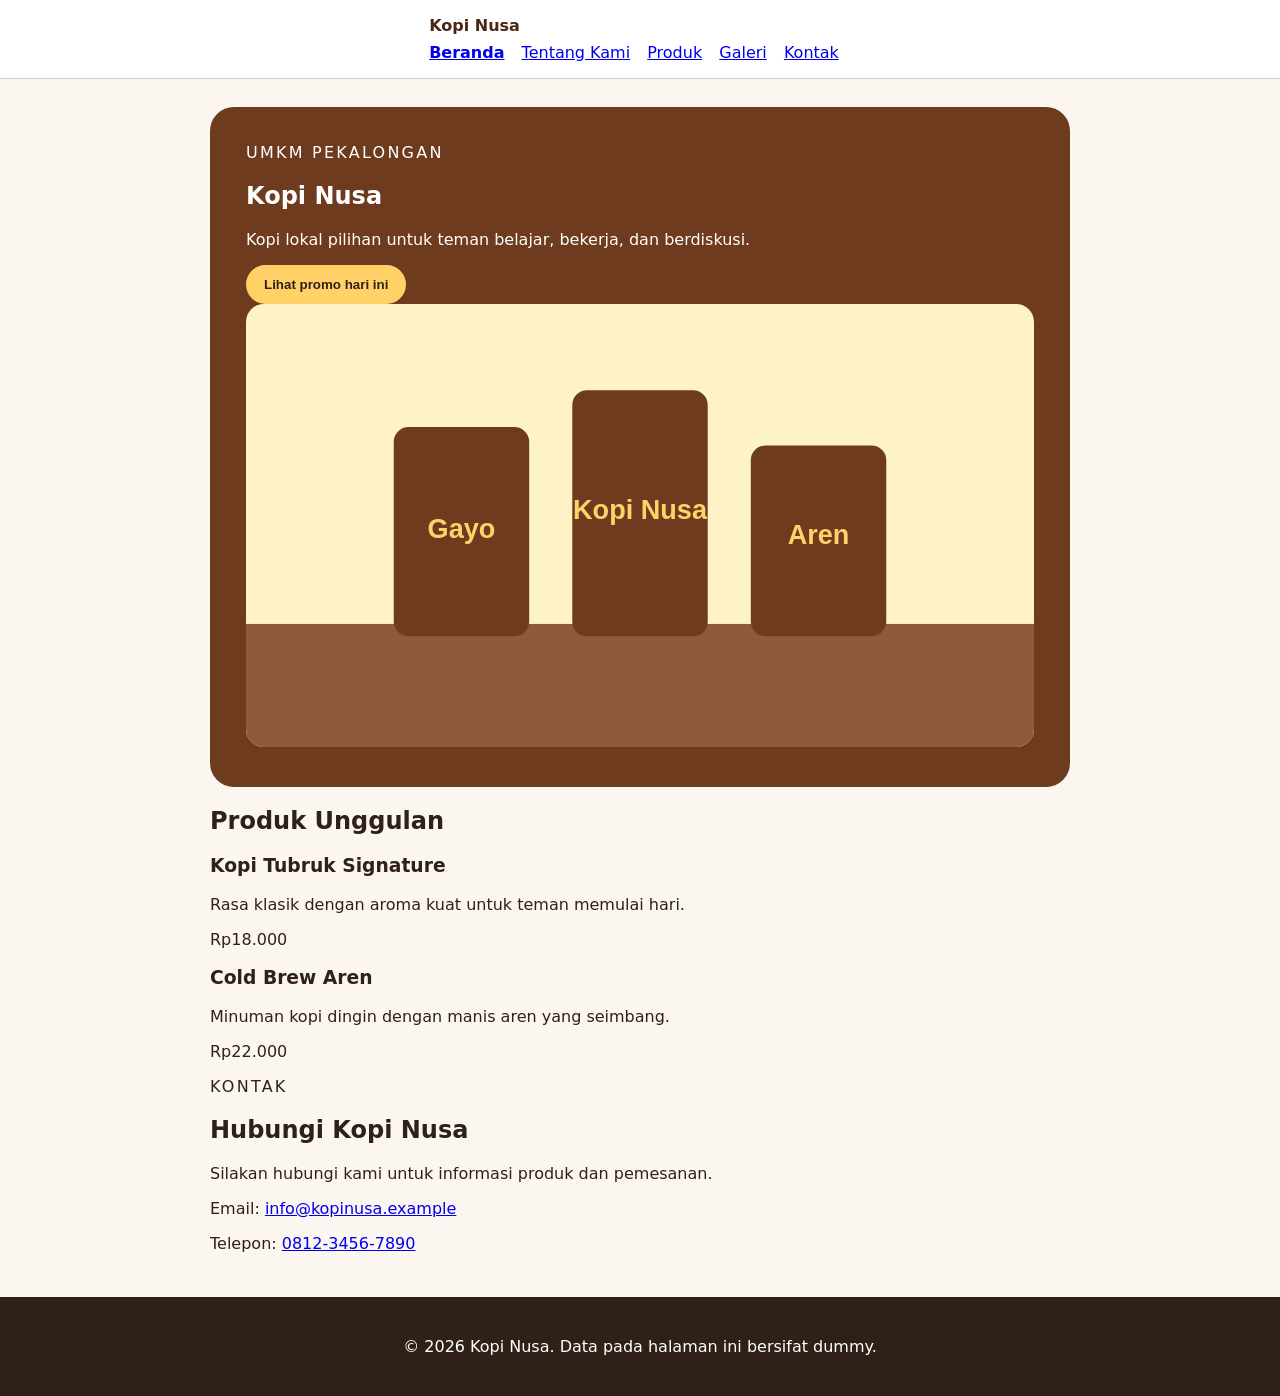
==== index.html @ f8d52ad9 "feat: add P04 contact form" ====
<!DOCTYPE html>
<html lang="en">
<head>
    <head>
        <meta charset="utf-8" />
    <meta name="viewport" content="width=device-width, initial-scale=1" />
    <title>Kopi Nusa - Website UMKM</title>
    <link rel="stylesheet" href="css/style.css" />
  </head>
    </head>
</head>
<body>

  <header class="site-header">
    <nav class="nav" aria-label="Navigasi utama">
      <a class="brand" href="index.html">Kopi Nusa</a>
      <ul>
  <li><a aria-current="page" href="index.html">Beranda</a></li>
  <li><a href="tentang.html">Tentang Kami</a></li>
  <li><a href="produk.html">Produk</a></li>
  <li><a href="galeri.html">Galeri</a></li>
  <li><a href="kontak.html">Kontak</a></li>
      </ul>
    </nav>
  </header>

  <main id="konten" class="page">

      <section class="hero" aria-labelledby="hero-title">
  <p class="eyebrow">UMKM Pekalongan</p>
  <h1 id="hero-title">Kopi Nusa</h1>
  <p>Kopi lokal pilihan untuk teman belajar, bekerja, dan berdiskusi.</p>
  <button id="promoButton" type="button">Lihat promo hari ini</button>
  <img src="assets/images/etalase-kopi.svg" alt="Etalase Kopi Nusa berisi kemasan kopi lokal" />
      </section>

      <section aria-labelledby="produk-title">
        <h2 id="produk-title">Produk Unggulan</h2>
        <div class="product-list">
  <article class="product-card">
    <h3>Kopi Tubruk Signature</h3>
    <p>Rasa klasik dengan aroma kuat untuk teman memulai hari.</p>
    <p class="price">Rp18.000</p>
  </article>
  <article class="product-card">
    <h3>Cold Brew Aren</h3>
    <p>Minuman kopi dingin dengan manis aren yang seimbang.</p>
    <p class="price">Rp22.000</p>
  </article>
  </div>
  <section id="kontak" class="contact" aria-labelledby="kontak-title">
  <p class="eyebrow">Kontak</p>
  <h2 id="kontak-title">Hubungi Kopi Nusa</h2>
  <p>Silakan hubungi kami untuk informasi produk dan pemesanan.</p>

  <p>
    Email:
    <a href="mailto:info@kopinusa.example">info@kopinusa.example</a>
  </p>

  <p>
    Telepon:
    <a href="tel:+6281234567890">0812-3456-7890</a>
  </p>
</section>
      </section>
    </main>
    <footer class="site-footer">
  <p>&copy; 2026 Kopi Nusa. Data pada halaman ini bersifat dummy.</p>
</footer>
<script src="js/script.js"></script>
    <script src="js/script.js"></script>
    
</body>
</html>
---- css/style.css ----
body {
  margin: 0;
  color: #2f2118;
  background: #f6f0e8;
  font-family: Arial, sans-serif;
}

.page {
  max-width: 920px;
  margin: 0 auto;
  padding: 32px 20px;
}

.site-header {
  position: sticky;
  top: 0;
  display: flex;
  justify-content: space-between;
  gap: 16px;
  align-items: center;
  padding: 16px 24px;
  background: white;
  border-bottom: 1px solid #ead8c3;
}

.brand {
  color: #4b2e21;
  font-weight: 800;
  text-decoration: none;
}

.hero {
  padding: 36px;
  color: white;
  background: #6f3b1f;
  border-radius: 24px;
}

.eyebrow {
  margin: 0 0 8px;
  letter-spacing: 0.14em;
  text-transform: uppercase;
}

.products {
  padding-left: 1.2rem;
}

button {
  padding: 12px 18px;
  color: #2f2118;
  font-weight: 700;
  cursor: pointer;
  background: #ffd166;
  border: 0;
  border-radius: 999px;
  
}
skip-link { position: absolute; left: -9999px; padding: 8px 12px; color: white; background: #2f2118; }
.skip-link:focus { top: 8px; left: 8px; }
.site-header { padding: 16px 20px; background: white; border-bottom: 1px solid #dccbbc; }
.nav { max-width: 920px; margin: 0 auto; }
.brand { display: inline-block; margin-bottom: 8px; color: #4b2715; font-weight: 800; text-decoration: none; }
.nav ul { padding: 0; margin: 0; list-style: none; }
.nav li { display: inline-block; margin-right: 12px; }
.nav a[aria-current="page"] { font-weight: 800; }
a:focus-visible,
button:focus-visible { outline: 3px solid #2563eb; outline-offset: 3px; }
.site-footer { padding: 24px 20px; color: white; text-align: center; background: #2f2118; }
img {
  max-width: 100%;
  height: auto;
}
table {
  width: 100%;
  border-collapse: collapse;
  margin-top: 20px;
}

th,
td {
  padding: 10px;
  border: 1px solid #dccbbc;
  text-align: left;
}

caption {
  margin-bottom: 10px;
  font-weight: 700;
}
body {
  margin: 0;
  background: #fbf7f0;
  color: #2f2118;
  font-family: system-ui, -apple-system, BlinkMacSystemFont, "Segoe UI", sans-serif;
}

.page {
  max-width: 860px;
  margin: 0 auto;
  padding: 28px 20px;
}

img {
  max-width: 100%;
  height: auto;
  border-radius: 18px;
}

figure {
  margin: 0 0 24px;
}

figcaption {
  margin-top: 8px;
  color: #6b5b51;
}

table {
  width: 100%;
  border-collapse: collapse;
  background: white;
}

caption {
  text-align: left;
  font-weight: 700;
  margin-bottom: 8px;
}

th,
td {
  border: 1px solid #ead8c3;
  padding: 10px;
  text-align: left;
}

thead {
  background: #f1e3d3;
  body { font-family: system-ui, sans-serif; padding: 1rem; }
img { max-width: 100%; height: auto; }
table { width: 100%; border-collapse: collapse; }
th, td { padding: .6rem; border: 1px solid #777; text-align: left; }
}
img { max-width: 100%; height: auto; }
figure { margin: 0 0 24px; }
figcaption { margin-top: 8px; color: #6b5b52; }
table { width: 100%; border-collapse: collapse; }
caption { margin-bottom: 8px; font-weight: 700; text-align: left; }
th,
td { padding: 10px; text-align: left; border: 1px solid #dccbbc; }

/* P04 - Contact Form */

#form-kontak {
  max-width: 650px;
  margin: 24px 0;
}

#form-kontak .field {
  display: flex;
  flex-direction: column;
  gap: 8px;
  margin-bottom: 18px;
}

#form-kontak input:not([type="radio"]),
#form-kontak select,
#form-kontak textarea {
  box-sizing: border-box;
  width: 100%;
  padding: 10px;
  border: 1px solid #a89585;
  border-radius: 6px;
  font: inherit;
}

#form-kontak fieldset {
  margin: 0 0 18px;
  padding: 14px;
  border: 1px solid #a89585;
  border-radius: 6px;
}

#form-kontak fieldset label {
  display: block;
  margin: 10px 0;
}

#form-kontak input:focus,
#form-kontak select:focus,
#form-kontak textarea:focus,
#form-kontak button:focus-visible {
  outline: 3px solid #2563eb;
  outline-offset: 3px;
}

#form-kontak button {
  padding: 10px 16px;
  margin: 4px 8px 4px 0;
  border: none;
  border-radius: 6px;
  cursor: pointer;
  font: inherit;
}

#form-kontak .secondary-button {
  background: #e8ddd2;
  color: #2f2118;
}

#preview {
  max-width: 100%;
  padding: 16px;
  overflow-wrap: anywhere;
  white-space: pre-wrap;
  background: #f1e3d3;
  border-radius: 6px;
}
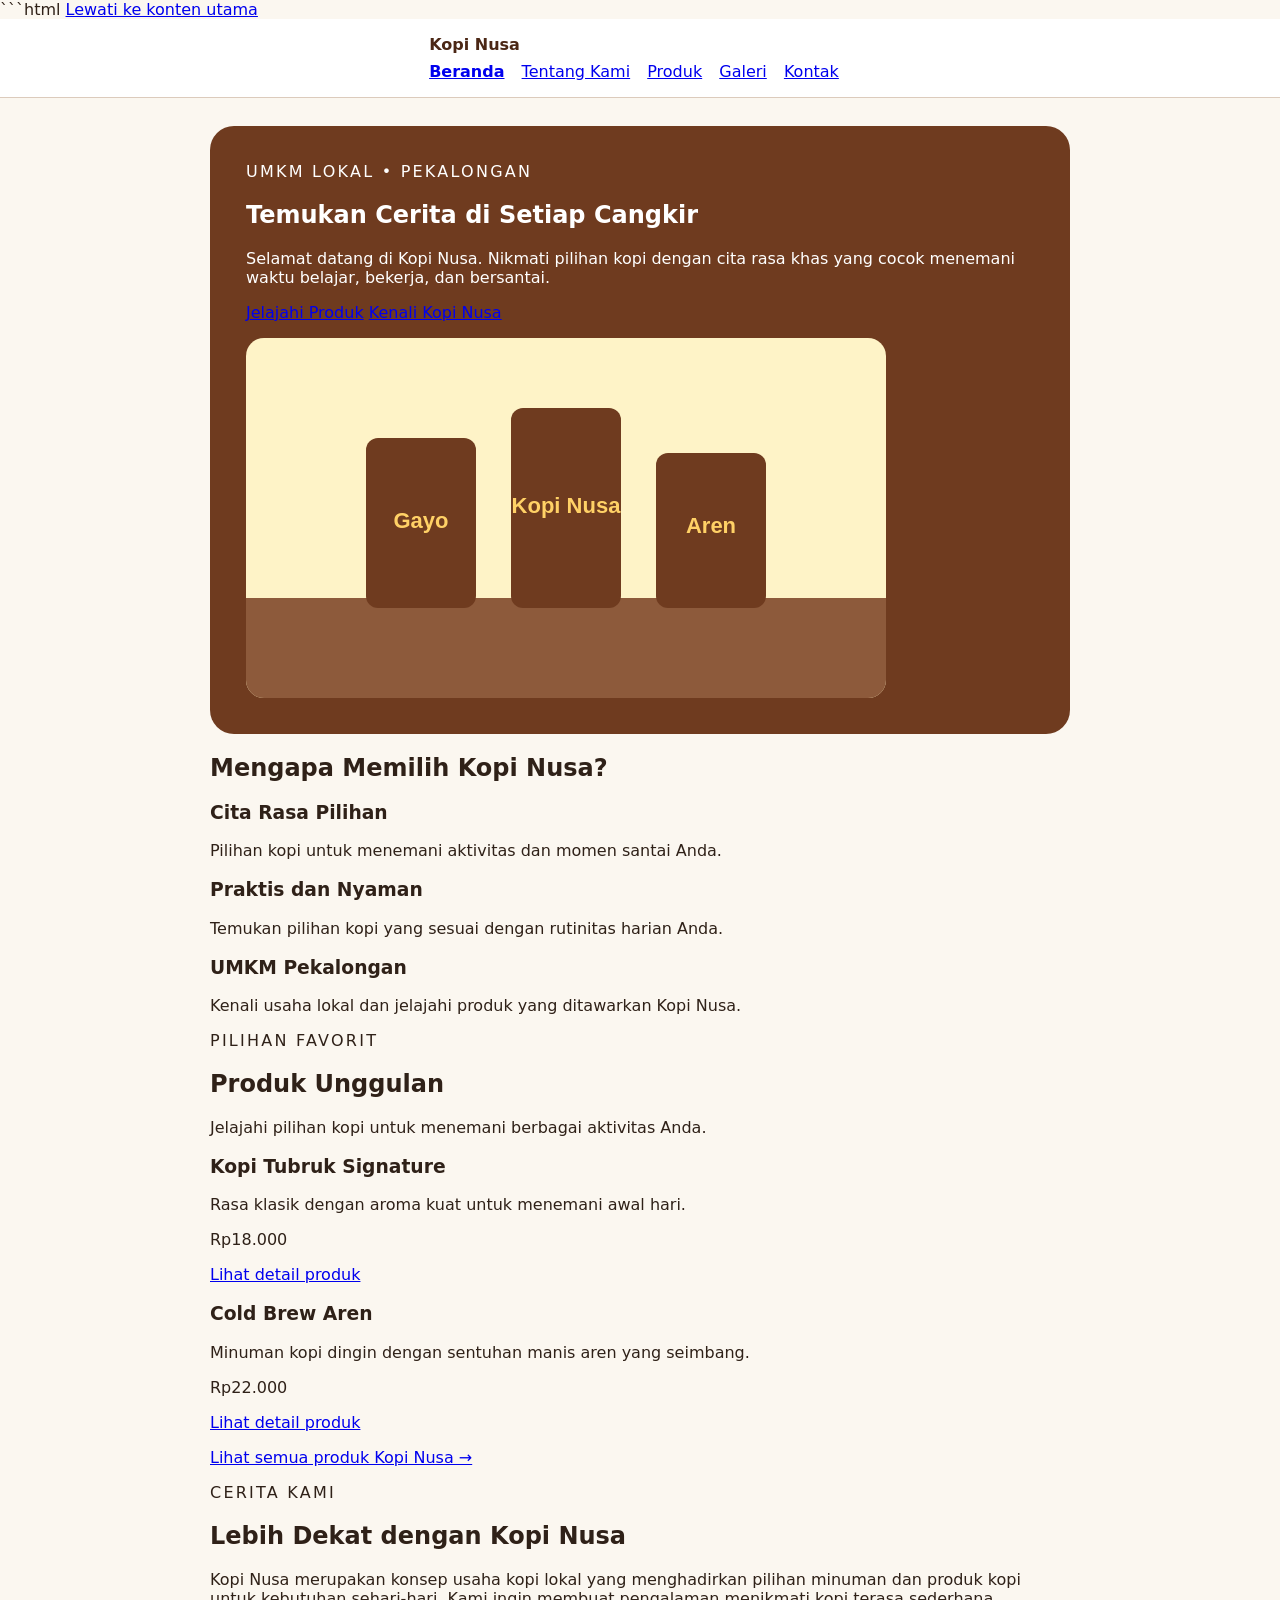
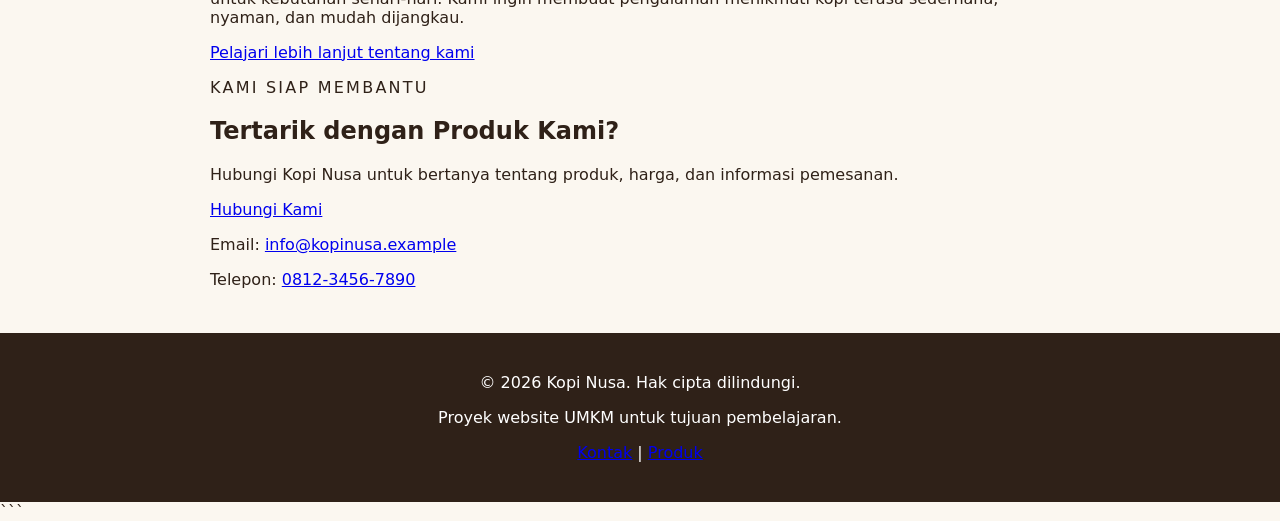
==== commit a9073a8d: "Improve Kopi Nusa homepage" ====
--- a/index.html
+++ b/index.html
@@ -1,75 +1,188 @@
+```html
 <!DOCTYPE html>
-<html lang="en">
+<html lang="id">
 <head>
-    <head>
-        <meta charset="utf-8" />
-    <meta name="viewport" content="width=device-width, initial-scale=1" />
-    <title>Kopi Nusa - Website UMKM</title>
-    <link rel="stylesheet" href="css/style.css" />
-  </head>
-    </head>
+  <meta charset="utf-8">
+  <meta name="viewport" content="width=device-width, initial-scale=1">
+
+  <meta
+    name="description"
+    content="Kopi Nusa, pilihan kopi lokal untuk menemani belajar, bekerja, dan menikmati waktu santai di Pekalongan."
+  >
+  <meta name="theme-color" content="#245c4f">
+
+  <title>Kopi Nusa | Kopi Lokal Pilihan Pekalongan</title>
+
+  <link rel="stylesheet" href="css/style.css">
 </head>
+
 <body>
+  <a class="skip-link" href="#konten">Lewati ke konten utama</a>
 
   <header class="site-header">
     <nav class="nav" aria-label="Navigasi utama">
-      <a class="brand" href="index.html">Kopi Nusa</a>
+      <a class="brand" href="index.html" aria-label="Kopi Nusa, Beranda">
+        Kopi Nusa
+      </a>
+
       <ul>
-  <li><a aria-current="page" href="index.html">Beranda</a></li>
-  <li><a href="tentang.html">Tentang Kami</a></li>
-  <li><a href="produk.html">Produk</a></li>
-  <li><a href="galeri.html">Galeri</a></li>
-  <li><a href="kontak.html">Kontak</a></li>
+        <li><a aria-current="page" href="index.html">Beranda</a></li>
+        <li><a href="tentang.html">Tentang Kami</a></li>
+        <li><a href="produk.html">Produk</a></li>
+        <li><a href="galeri.html">Galeri</a></li>
+        <li><a href="kontak.html">Kontak</a></li>
       </ul>
     </nav>
   </header>
 
   <main id="konten" class="page">
 
-      <section class="hero" aria-labelledby="hero-title">
-  <p class="eyebrow">UMKM Pekalongan</p>
-  <h1 id="hero-title">Kopi Nusa</h1>
-  <p>Kopi lokal pilihan untuk teman belajar, bekerja, dan berdiskusi.</p>
-  <button id="promoButton" type="button">Lihat promo hari ini</button>
-  <img src="assets/images/etalase-kopi.svg" alt="Etalase Kopi Nusa berisi kemasan kopi lokal" />
-      </section>
+    <!-- Hero section -->
+    <section class="hero" aria-labelledby="hero-title">
+      <p class="eyebrow">UMKM Lokal • Pekalongan</p>
 
-      <section aria-labelledby="produk-title">
-        <h2 id="produk-title">Produk Unggulan</h2>
-        <div class="product-list">
-  <article class="product-card">
-    <h3>Kopi Tubruk Signature</h3>
-    <p>Rasa klasik dengan aroma kuat untuk teman memulai hari.</p>
-    <p class="price">Rp18.000</p>
-  </article>
-  <article class="product-card">
-    <h3>Cold Brew Aren</h3>
-    <p>Minuman kopi dingin dengan manis aren yang seimbang.</p>
-    <p class="price">Rp22.000</p>
-  </article>
-  </div>
-  <section id="kontak" class="contact" aria-labelledby="kontak-title">
-  <p class="eyebrow">Kontak</p>
-  <h2 id="kontak-title">Hubungi Kopi Nusa</h2>
-  <p>Silakan hubungi kami untuk informasi produk dan pemesanan.</p>
+      <h1 id="hero-title">Temukan Cerita di Setiap Cangkir</h1>
 
-  <p>
-    Email:
-    <a href="mailto:info@kopinusa.example">info@kopinusa.example</a>
-  </p>
+      <p>
+        Selamat datang di Kopi Nusa. Nikmati pilihan kopi dengan cita rasa
+        khas yang cocok menemani waktu belajar, bekerja, dan bersantai.
+      </p>
 
-  <p>
-    Telepon:
-    <a href="tel:+6281234567890">0812-3456-7890</a>
-  </p>
-</section>
-      </section>
-    </main>
-    <footer class="site-footer">
-  <p>&copy; 2026 Kopi Nusa. Data pada halaman ini bersifat dummy.</p>
-</footer>
-<script src="js/script.js"></script>
-    <script src="js/script.js"></script>
-    
+      <p>
+        <a class="button" href="produk.html">Jelajahi Produk</a>
+        <a class="button secondary-button" href="tentang.html">
+          Kenali Kopi Nusa
+        </a>
+      </p>
+
+      <img
+        src="assets/images/etalase-kopi.svg"
+        alt="Etalase Kopi Nusa yang menampilkan kemasan kopi lokal"
+        width="640"
+        height="400"
+        fetchpriority="high"
+      >
+    </section>
+
+    <!-- Brand highlights -->
+    <section aria-labelledby="keunggulan-title">
+      <h2 id="keunggulan-title">Mengapa Memilih Kopi Nusa?</h2>
+
+      <div class="product-list">
+        <article class="product-card">
+          <h3>Cita Rasa Pilihan</h3>
+          <p>
+            Pilihan kopi untuk menemani aktivitas dan momen santai Anda.
+          </p>
+        </article>
+
+        <article class="product-card">
+          <h3>Praktis dan Nyaman</h3>
+          <p>
+            Temukan pilihan kopi yang sesuai dengan rutinitas harian Anda.
+          </p>
+        </article>
+
+        <article class="product-card">
+          <h3>UMKM Pekalongan</h3>
+          <p>
+            Kenali usaha lokal dan jelajahi produk yang ditawarkan Kopi Nusa.
+          </p>
+        </article>
+      </div>
+    </section>
+
+    <!-- Featured products -->
+    <section aria-labelledby="produk-title">
+      <p class="eyebrow">Pilihan Favorit</p>
+      <h2 id="produk-title">Produk Unggulan</h2>
+
+      <p>
+        Jelajahi pilihan kopi untuk menemani berbagai aktivitas Anda.
+      </p>
+
+      <div class="product-list">
+        <article class="product-card">
+          <h3>Kopi Tubruk Signature</h3>
+          <p>
+            Rasa klasik dengan aroma kuat untuk menemani awal hari.
+          </p>
+          <p class="price">Rp18.000</p>
+          <p>
+            <a href="produk.html">Lihat detail produk</a>
+          </p>
+        </article>
+
+        <article class="product-card">
+          <h3>Cold Brew Aren</h3>
+          <p>
+            Minuman kopi dingin dengan sentuhan manis aren yang seimbang.
+          </p>
+          <p class="price">Rp22.000</p>
+          <p>
+            <a href="produk.html">Lihat detail produk</a>
+          </p>
+        </article>
+      </div>
+
+      <p>
+        <a href="produk.html">Lihat semua produk Kopi Nusa &rarr;</a>
+      </p>
+    </section>
+
+    <!-- Business introduction -->
+    <section aria-labelledby="tentang-title">
+      <p class="eyebrow">Cerita Kami</p>
+      <h2 id="tentang-title">Lebih Dekat dengan Kopi Nusa</h2>
+
+      <p>
+        Kopi Nusa merupakan konsep usaha kopi lokal yang menghadirkan
+        pilihan minuman dan produk kopi untuk kebutuhan sehari-hari.
+        Kami ingin membuat pengalaman menikmati kopi terasa sederhana,
+        nyaman, dan mudah dijangkau.
+      </p>
+
+      <p>
+        <a href="tentang.html">Pelajari lebih lanjut tentang kami</a>
+      </p>
+    </section>
+
+    <!-- Contact call-to-action -->
+    <section class="contact" aria-labelledby="kontak-title">
+      <p class="eyebrow">Kami Siap Membantu</p>
+      <h2 id="kontak-title">Tertarik dengan Produk Kami?</h2>
+
+      <p>
+        Hubungi Kopi Nusa untuk bertanya tentang produk, harga,
+        dan informasi pemesanan.
+      </p>
+
+      <p>
+        <a class="button" href="kontak.html">Hubungi Kami</a>
+      </p>
+
+      <p>
+        Email:
+        <a href="mailto:info@kopinusa.example">
+          info@kopinusa.example
+        </a>
+      </p>
+
+      <p>
+        Telepon:
+        <a href="tel:+6281234567890">0812-3456-7890</a>
+      </p>
+    </section>
+
+  </main>
+
+  <footer class="site-footer">
+    <p>&copy; 2026 Kopi Nusa. Hak cipta dilindungi.</p>
+    <p>Proyek website UMKM untuk tujuan pembelajaran.</p>
+    <p><a href="kontak.html">Kontak</a> | <a href="produk.html">Produk</a></p>
+  </footer>
+
+  <script src="js/script.js"></script>
 </body>
-</html>+</html>
+```
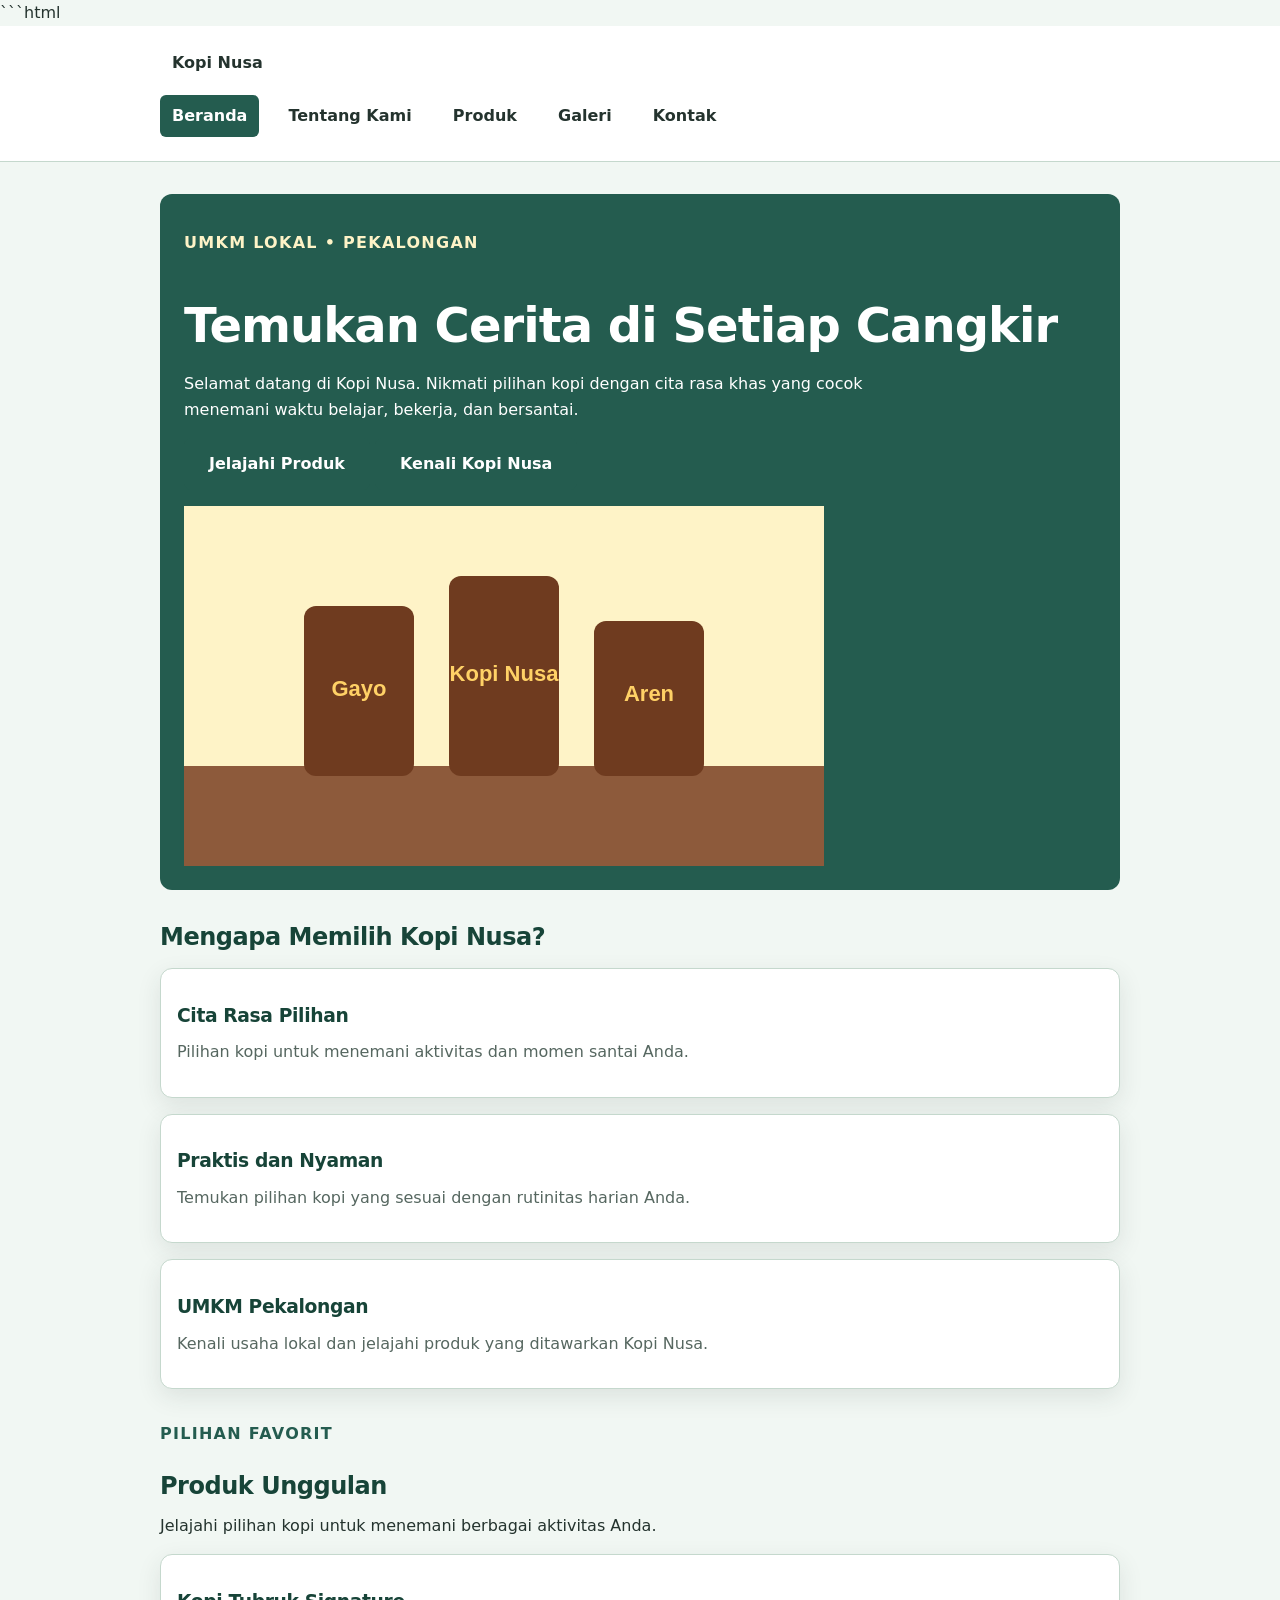
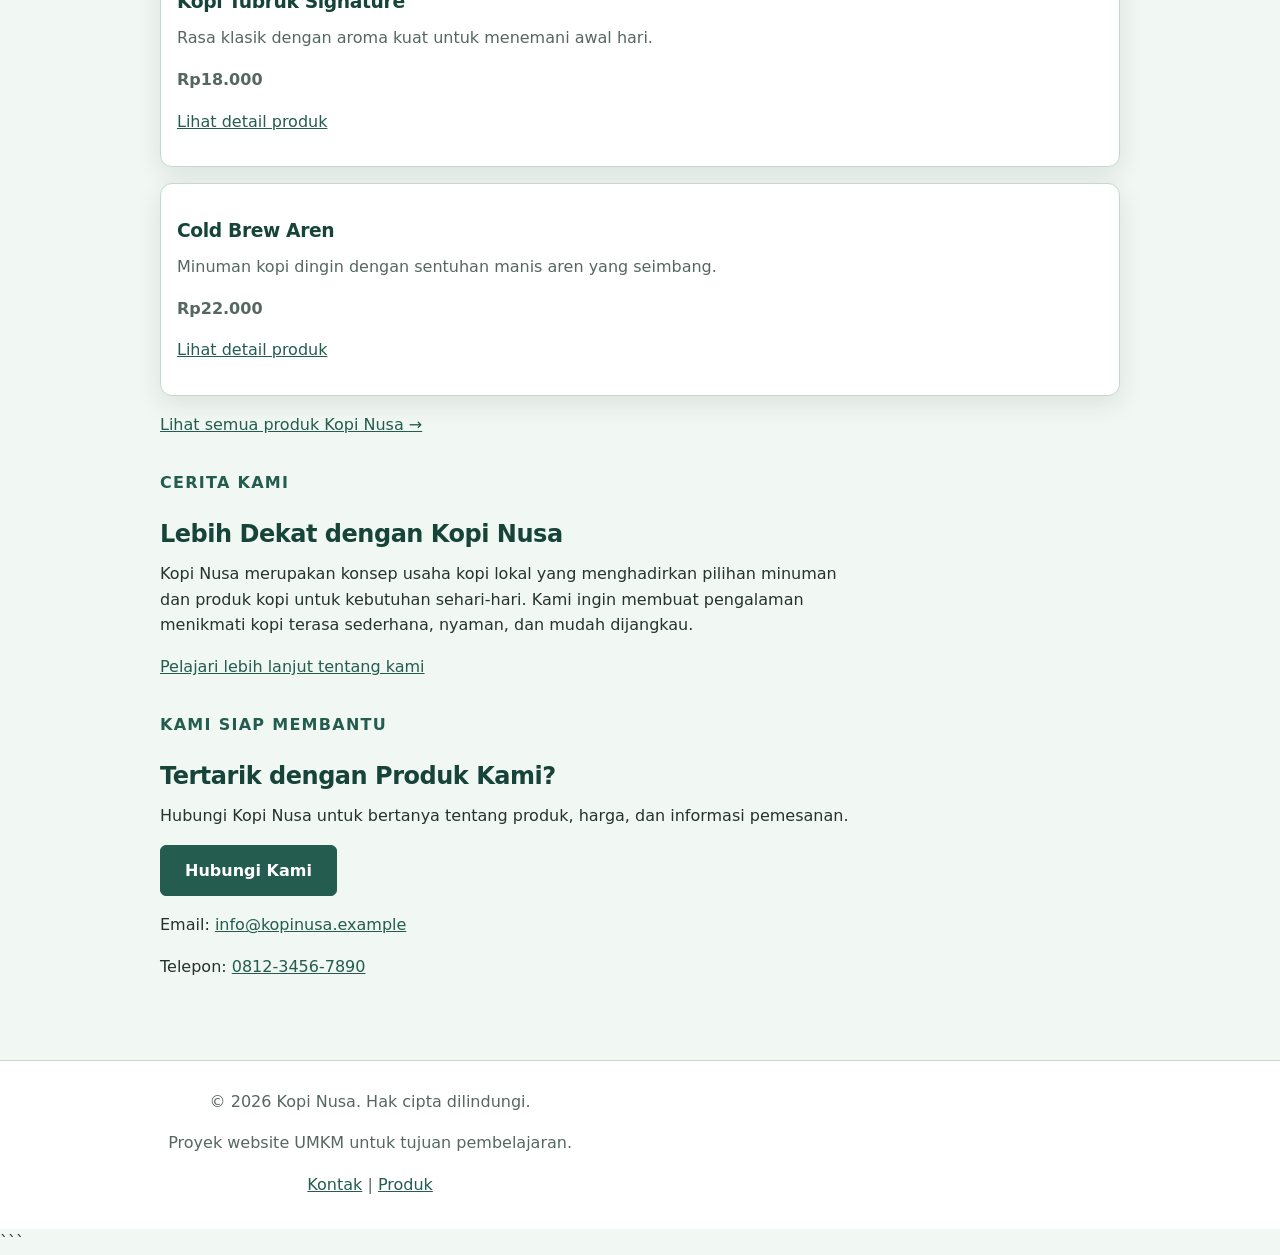
==== commit ca159adc: "P05: Complete website improvements" ====
--- a/index.html
+++ b/index.html
@@ -2,6 +2,7 @@
 <!DOCTYPE html>
 <html lang="id">
 <head>
+  
   <meta charset="utf-8">
   <meta name="viewport" content="width=device-width, initial-scale=1">
 
--- a/css/style.css
+++ b/css/style.css
@@ -1,220 +1,400 @@
+
+
+:root {
+  /* P05: Color design tokens */
+  --color-primary: #245c4f;
+  --color-primary-strong: #174438;
+  --color-text: #24332e;
+  --color-muted: #566760;
+  --color-surface: #ffffff;
+  --color-surface-soft: #f1f7f3;
+  --color-border: #c5d8cd;
+  --color-focus: #174ea6;
+  --color-highlight: #fef3c7;
+  --color-highlight-hover: #fde68a;
+  --color-button-secondary: #e8ddd2;
+
+  /* P05: Spacing tokens */
+  --space-1: 0.5rem;
+  --space-2: 0.75rem;
+  --space-3: 1rem;
+  --space-4: 1.5rem;
+  --space-5: 2rem;
+
+  /* P05: Shape and shadow tokens */
+  --radius-sm: 0.375rem;
+  --radius-md: 0.75rem;
+  --shadow-card: 0 0.5rem 1.5rem rgb(36 51 46 / 0.1);
+}
+
+/* 1. Basic styles */
+*,
+*::before,
+*::after {
+  box-sizing: border-box;
+}
+
+html {
+  color-scheme: light;
+}
+
 body {
   margin: 0;
-  color: #2f2118;
-  background: #f6f0e8;
-  font-family: Arial, sans-serif;
-}
-
-.page {
-  max-width: 920px;
-  margin: 0 auto;
-  padding: 32px 20px;
-}
-
-.site-header {
-  position: sticky;
-  top: 0;
-  display: flex;
-  justify-content: space-between;
-  gap: 16px;
-  align-items: center;
-  padding: 16px 24px;
-  background: white;
-  border-bottom: 1px solid #ead8c3;
-}
-
-.brand {
-  color: #4b2e21;
-  font-weight: 800;
-  text-decoration: none;
-}
-
-.hero {
-  padding: 36px;
-  color: white;
-  background: #6f3b1f;
-  border-radius: 24px;
-}
-
-.eyebrow {
-  margin: 0 0 8px;
-  letter-spacing: 0.14em;
-  text-transform: uppercase;
-}
-
-.products {
-  padding-left: 1.2rem;
-}
-
-button {
-  padding: 12px 18px;
-  color: #2f2118;
-  font-weight: 700;
-  cursor: pointer;
-  background: #ffd166;
-  border: 0;
-  border-radius: 999px;
-  
-}
-skip-link { position: absolute; left: -9999px; padding: 8px 12px; color: white; background: #2f2118; }
-.skip-link:focus { top: 8px; left: 8px; }
-.site-header { padding: 16px 20px; background: white; border-bottom: 1px solid #dccbbc; }
-.nav { max-width: 920px; margin: 0 auto; }
-.brand { display: inline-block; margin-bottom: 8px; color: #4b2715; font-weight: 800; text-decoration: none; }
-.nav ul { padding: 0; margin: 0; list-style: none; }
-.nav li { display: inline-block; margin-right: 12px; }
-.nav a[aria-current="page"] { font-weight: 800; }
-a:focus-visible,
-button:focus-visible { outline: 3px solid #2563eb; outline-offset: 3px; }
-.site-footer { padding: 24px 20px; color: white; text-align: center; background: #2f2118; }
+  color: var(--color-text);
+  background: var(--color-surface-soft);
+  font-family: system-ui, -apple-system, BlinkMacSystemFont, "Segoe UI", sans-serif;
+  font-size: 1rem;
+  line-height: 1.6;
+}
+
 img {
   max-width: 100%;
   height: auto;
 }
+
+a {
+  color: var(--color-primary);
+}
+
+a:hover {
+  color: var(--color-primary-strong);
+}
+
+/* 2. Keyboard focus */
+:focus-visible {
+  outline: 3px solid var(--color-focus);
+  outline-offset: 3px;
+}
+
+.skip-link {
+  position: absolute;
+  top: -5rem;
+  left: var(--space-3);
+  z-index: 10;
+  padding: var(--space-2) var(--space-3);
+  color: var(--color-surface);
+  background: var(--color-text);
+}
+
+.skip-link:focus {
+  top: var(--space-3);
+}
+
+/* 3. Page shell and navigation */
+.site-header,
+.site-footer {
+  padding: var(--space-3) var(--space-4);
+  background: var(--color-surface);
+  border-bottom: 1px solid var(--color-border);
+}
+
+.site-footer {
+  margin-top: var(--space-5);
+  color: var(--color-muted);
+  text-align: center;
+  border-top: 1px solid var(--color-border);
+  border-bottom: 0;
+}
+
+.nav,
+.page {
+  width: min(100% - 2rem, 60rem);
+  margin-inline: auto;
+}
+
+.brand {
+  display: inline-block;
+  margin-bottom: var(--space-2);
+  color: var(--color-text);
+  font-weight: 800;
+  text-decoration: none;
+}
+
+.nav ul {
+  padding: 0;
+  margin: 0;
+  list-style: none;
+}
+
+.nav li {
+  display: inline-block;
+  margin: 0 var(--space-2) var(--space-1) 0;
+}
+
+.nav a {
+  display: inline-block;
+  padding: var(--space-1) var(--space-2);
+  color: var(--color-text);
+  font-weight: 600;
+  text-decoration: none;
+  border-radius: var(--radius-sm);
+  transition: background-color 0.2s ease, color 0.2s ease;
+}
+
+.nav a:hover {
+  color: var(--color-primary-strong);
+  background: var(--color-surface-soft);
+}
+
+.nav a[aria-current="page"] {
+  color: var(--color-surface);
+  font-weight: 700;
+  background: var(--color-primary);
+}
+
+.page {
+  padding-block: var(--space-5);
+}
+
+/* 4. Typography */
+h1,
+h2,
+h3 {
+  color: var(--color-primary-strong);
+  line-height: 1.25;
+  letter-spacing: -0.02em;
+  text-wrap: balance;
+}
+
+h1 {
+  margin-bottom: var(--space-3);
+  font-size: clamp(2rem, 6vw, 3rem);
+}
+
+h2 {
+  margin-top: var(--space-4);
+  margin-bottom: var(--space-2);
+}
+
+p,
+li {
+  max-width: 68ch;
+}
+
+p {
+  margin-block: var(--space-2) var(--space-3);
+}
+
+section + section {
+  margin-top: var(--space-5);
+}
+
+.eyebrow {
+  color: var(--color-primary);
+  font-weight: 800;
+  letter-spacing: 0.08em;
+  text-transform: uppercase;
+}
+
+/* 5. Hero section */
+.hero {
+  padding: var(--space-4);
+  color: var(--color-surface);
+  background: var(--color-primary);
+  border-radius: var(--radius-md);
+}
+
+.hero h1 {
+  color: var(--color-surface);
+}
+
+.hero .eyebrow {
+  color: var(--color-highlight);
+}
+
+.hero button {
+  color: var(--color-text);
+  background: var(--color-highlight);
+  border-color: var(--color-highlight);
+}
+
+.hero button:hover {
+  color: var(--color-text);
+  background: var(--color-highlight-hover);
+  border-color: var(--color-highlight-hover);
+}
+
+/* 6. Buttons */
+.button,
+button {
+  display: inline-block;
+  padding: var(--space-2) var(--space-4);
+  color: var(--color-surface);
+  font: inherit;
+  font-weight: 700;
+  text-align: center;
+  text-decoration: none;
+  background: var(--color-primary);
+  border: 1px solid var(--color-primary);
+  border-radius: var(--radius-sm);
+  cursor: pointer;
+  transition: background-color 0.2s ease, border-color 0.2s ease;
+}
+
+.button:hover,
+button:hover {
+  color: var(--color-surface);
+  background: var(--color-primary-strong);
+  border-color: var(--color-primary-strong);
+}
+
+.button:active,
+button:active {
+  transform: translateY(1px);
+}
+
+#form-kontak .secondary-button {
+  color: var(--color-text);
+  background: var(--color-button-secondary);
+  border-color: var(--color-button-secondary);
+}
+
+/* 7. Product and gallery cards */
+.product-card,
+.media-card {
+  margin-block: var(--space-3);
+  padding: var(--space-3);
+  color: var(--color-text);
+  background: var(--color-surface);
+  border: 1px solid var(--color-border);
+  border-radius: var(--radius-md);
+  box-shadow: var(--shadow-card);
+  transition: box-shadow 0.2s ease, border-color 0.2s ease;
+}
+
+.product-card:hover,
+.media-card:hover {
+  border-color: var(--color-primary);
+  box-shadow: 0 0.75rem 1.75rem rgb(36 51 46 / 0.14);
+}
+
+.product-card img,
+.media-card img {
+  display: block;
+  width: 100%;
+  height: auto;
+  border-radius: var(--radius-sm);
+}
+
+.product-card h2,
+.product-card h3,
+.media-card h2,
+.media-card h3 {
+  margin-bottom: var(--space-1);
+  color: var(--color-primary-strong);
+}
+
+.product-card p,
+.media-card p {
+  color: var(--color-muted);
+}
+
+.price {
+  color: var(--color-primary-strong);
+  font-weight: 800;
+}
+
+/* 8. Tables and media */
+figure {
+  margin-inline: 0;
+}
+
+figcaption,
+caption {
+  color: var(--color-muted);
+}
+
 table {
   width: 100%;
+  margin-block: var(--space-3);
+  background: var(--color-surface);
   border-collapse: collapse;
-  margin-top: 20px;
+  border: 1px solid var(--color-border);
+}
+
+caption {
+  margin-bottom: var(--space-2);
+  font-weight: 700;
+  text-align: left;
 }
 
 th,
 td {
-  padding: 10px;
-  border: 1px solid #dccbbc;
+  padding: var(--space-2);
   text-align: left;
-}
-
-caption {
-  margin-bottom: 10px;
+  border: 1px solid var(--color-border);
+}
+
+th {
+  background: var(--color-surface-soft);
+}
+
+audio {
+  max-width: 100%;
+}
+
+/* 9. Contact form */
+form {
+  margin-block: var(--space-3);
+  padding: var(--space-3);
+  background: var(--color-surface);
+  border: 1px solid var(--color-border);
+  border-radius: var(--radius-md);
+  box-shadow: var(--shadow-card);
+}
+
+.field {
+  margin-bottom: var(--space-3);
+}
+
+.field label,
+legend {
+  display: block;
+  margin-bottom: var(--space-1);
   font-weight: 700;
 }
-body {
-  margin: 0;
-  background: #fbf7f0;
-  color: #2f2118;
-  font-family: system-ui, -apple-system, BlinkMacSystemFont, "Segoe UI", sans-serif;
-}
-
-.page {
-  max-width: 860px;
-  margin: 0 auto;
-  padding: 28px 20px;
-}
-
-img {
-  max-width: 100%;
-  height: auto;
-  border-radius: 18px;
-}
-
-figure {
-  margin: 0 0 24px;
-}
-
-figcaption {
-  margin-top: 8px;
-  color: #6b5b51;
-}
-
-table {
+
+.field input,
+.field select,
+.field textarea {
   width: 100%;
-  border-collapse: collapse;
-  background: white;
-}
-
-caption {
-  text-align: left;
-  font-weight: 700;
-  margin-bottom: 8px;
-}
-
-th,
-td {
-  border: 1px solid #ead8c3;
-  padding: 10px;
-  text-align: left;
-}
-
-thead {
-  background: #f1e3d3;
-  body { font-family: system-ui, sans-serif; padding: 1rem; }
-img { max-width: 100%; height: auto; }
-table { width: 100%; border-collapse: collapse; }
-th, td { padding: .6rem; border: 1px solid #777; text-align: left; }
-}
-img { max-width: 100%; height: auto; }
-figure { margin: 0 0 24px; }
-figcaption { margin-top: 8px; color: #6b5b52; }
-table { width: 100%; border-collapse: collapse; }
-caption { margin-bottom: 8px; font-weight: 700; text-align: left; }
-th,
-td { padding: 10px; text-align: left; border: 1px solid #dccbbc; }
-
-/* P04 - Contact Form */
+  padding: var(--space-2);
+  color: var(--color-text);
+  font: inherit;
+  background: var(--color-surface);
+  border: 1px solid var(--color-border);
+  border-radius: var(--radius-sm);
+}
+
+input[type="radio"],
+input[type="checkbox"] {
+  width: auto;
+}
+
+fieldset {
+  margin: 0 0 var(--space-3);
+  padding: var(--space-3);
+  border: 1px solid var(--color-border);
+  border-radius: var(--radius-sm);
+}
 
 #form-kontak {
   max-width: 650px;
-  margin: 24px 0;
-}
-
-#form-kontak .field {
-  display: flex;
-  flex-direction: column;
-  gap: 8px;
-  margin-bottom: 18px;
-}
-
-#form-kontak input:not([type="radio"]),
-#form-kontak select,
-#form-kontak textarea {
-  box-sizing: border-box;
-  width: 100%;
-  padding: 10px;
-  border: 1px solid #a89585;
-  border-radius: 6px;
-  font: inherit;
-}
-
-#form-kontak fieldset {
-  margin: 0 0 18px;
-  padding: 14px;
-  border: 1px solid #a89585;
-  border-radius: 6px;
-}
-
-#form-kontak fieldset label {
-  display: block;
-  margin: 10px 0;
-}
-
-#form-kontak input:focus,
-#form-kontak select:focus,
-#form-kontak textarea:focus,
-#form-kontak button:focus-visible {
-  outline: 3px solid #2563eb;
-  outline-offset: 3px;
-}
-
-#form-kontak button {
-  padding: 10px 16px;
-  margin: 4px 8px 4px 0;
-  border: none;
-  border-radius: 6px;
-  cursor: pointer;
-  font: inherit;
-}
-
-#form-kontak .secondary-button {
-  background: #e8ddd2;
-  color: #2f2118;
-}
-
-#preview {
-  max-width: 100%;
-  padding: 16px;
+  margin: var(--space-3) 0;
+}
+
+#preview-form {
+  padding: var(--space-3);
+  white-space: pre-wrap;
   overflow-wrap: anywhere;
-  white-space: pre-wrap;
-  background: #f1e3d3;
-  border-radius: 6px;
-}
-
+  background: var(--color-surface);
+  border: 1px solid var(--color-border);
+  border-radius: var(--radius-sm);
+}
+
+/* 10. General spacing */
+hr {
+  margin-block: var(--space-4);
+  border: 0;
+  border-top: 1px solid var(--color-border);
+}
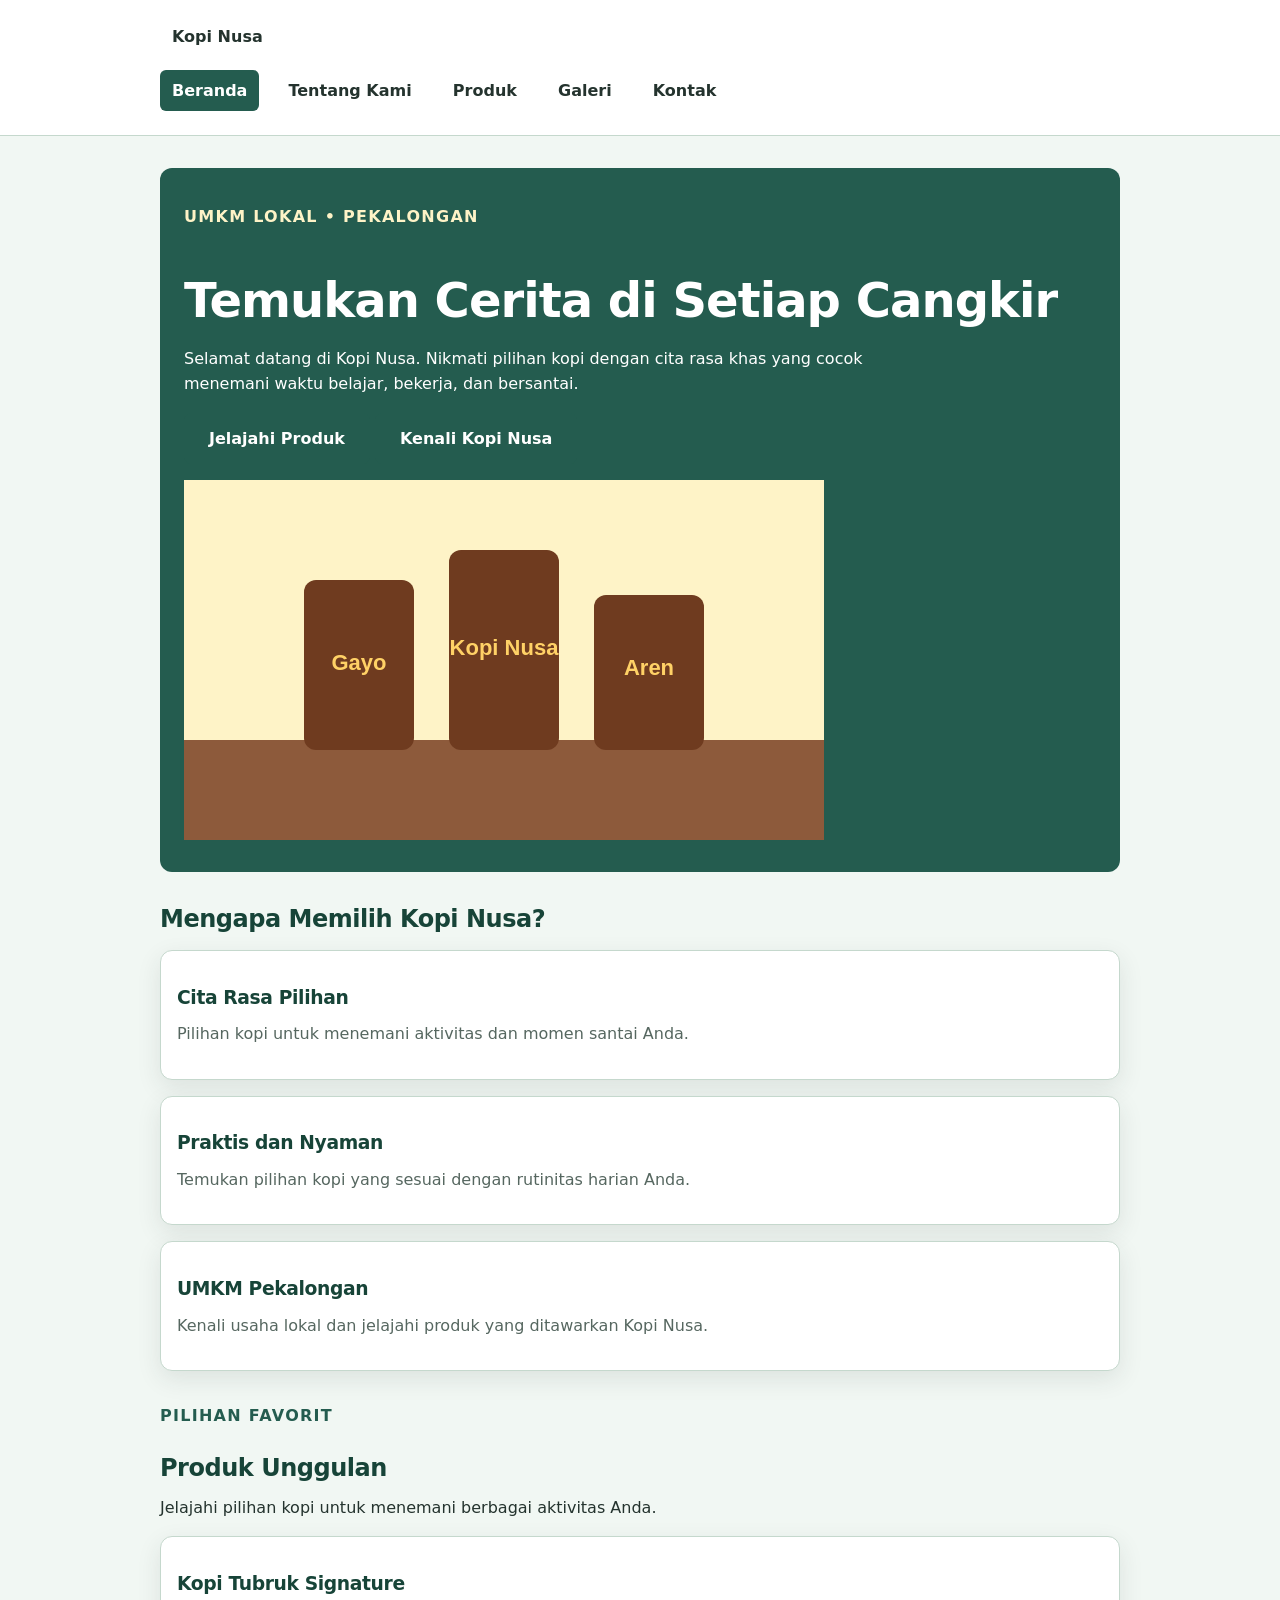
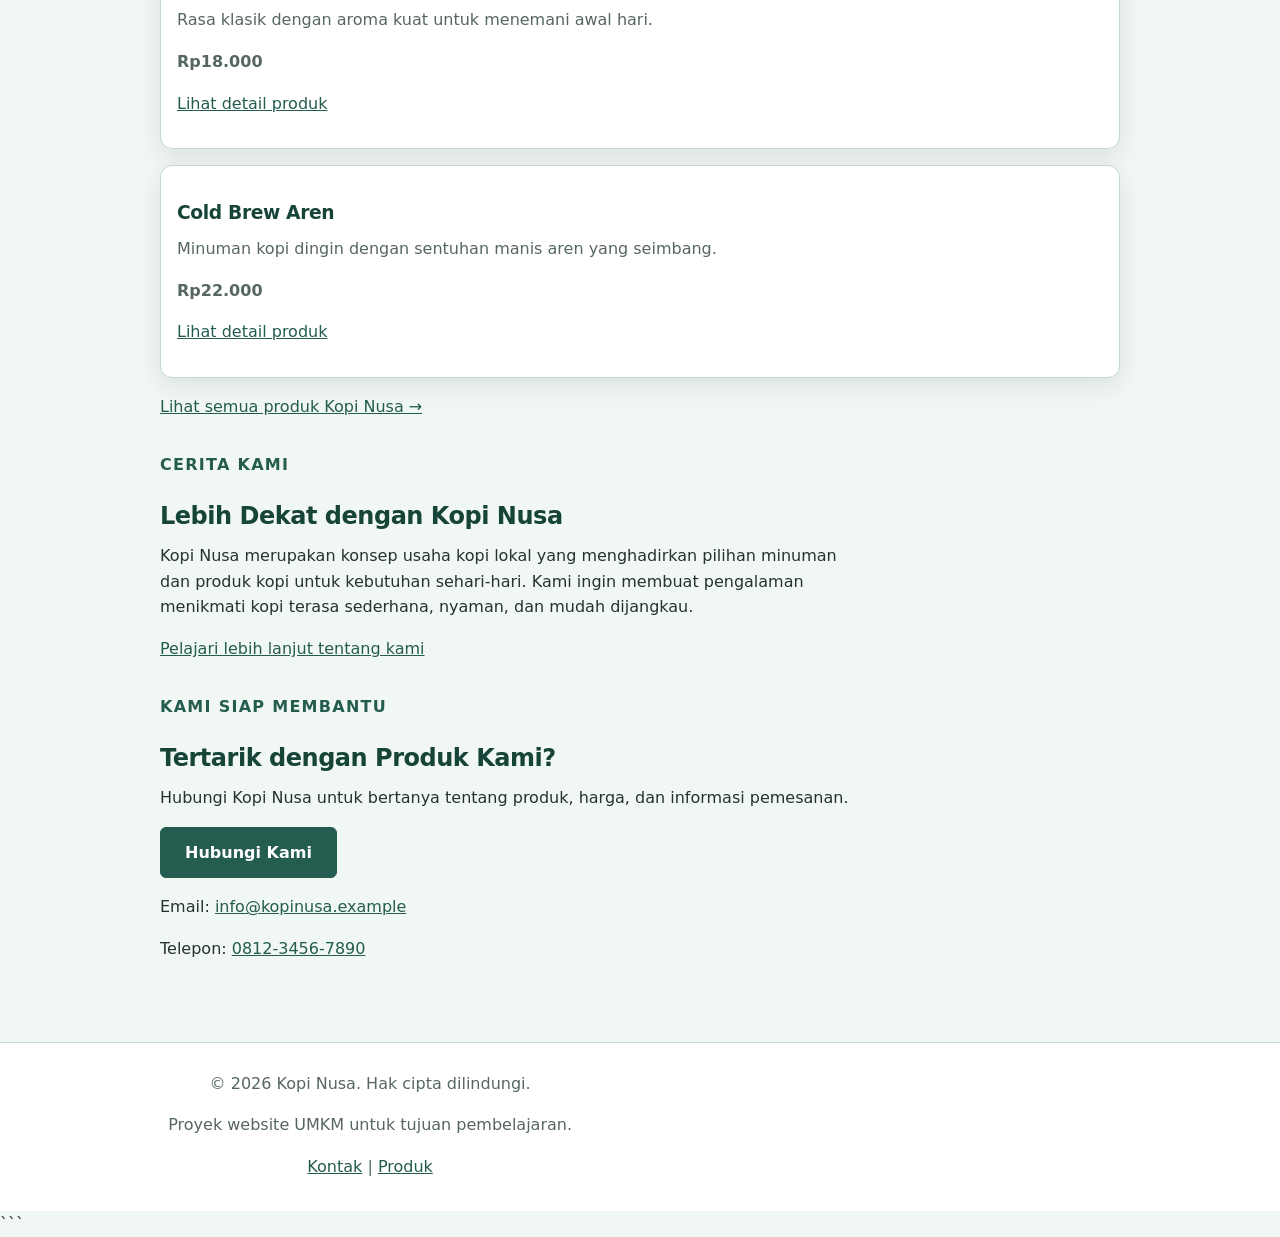
==== commit 4ac56991: "Update homepage HTML" ====
--- a/index.html
+++ b/index.html
@@ -1,4 +1,4 @@
-```html
+
 <!DOCTYPE html>
 <html lang="id">
 <head>
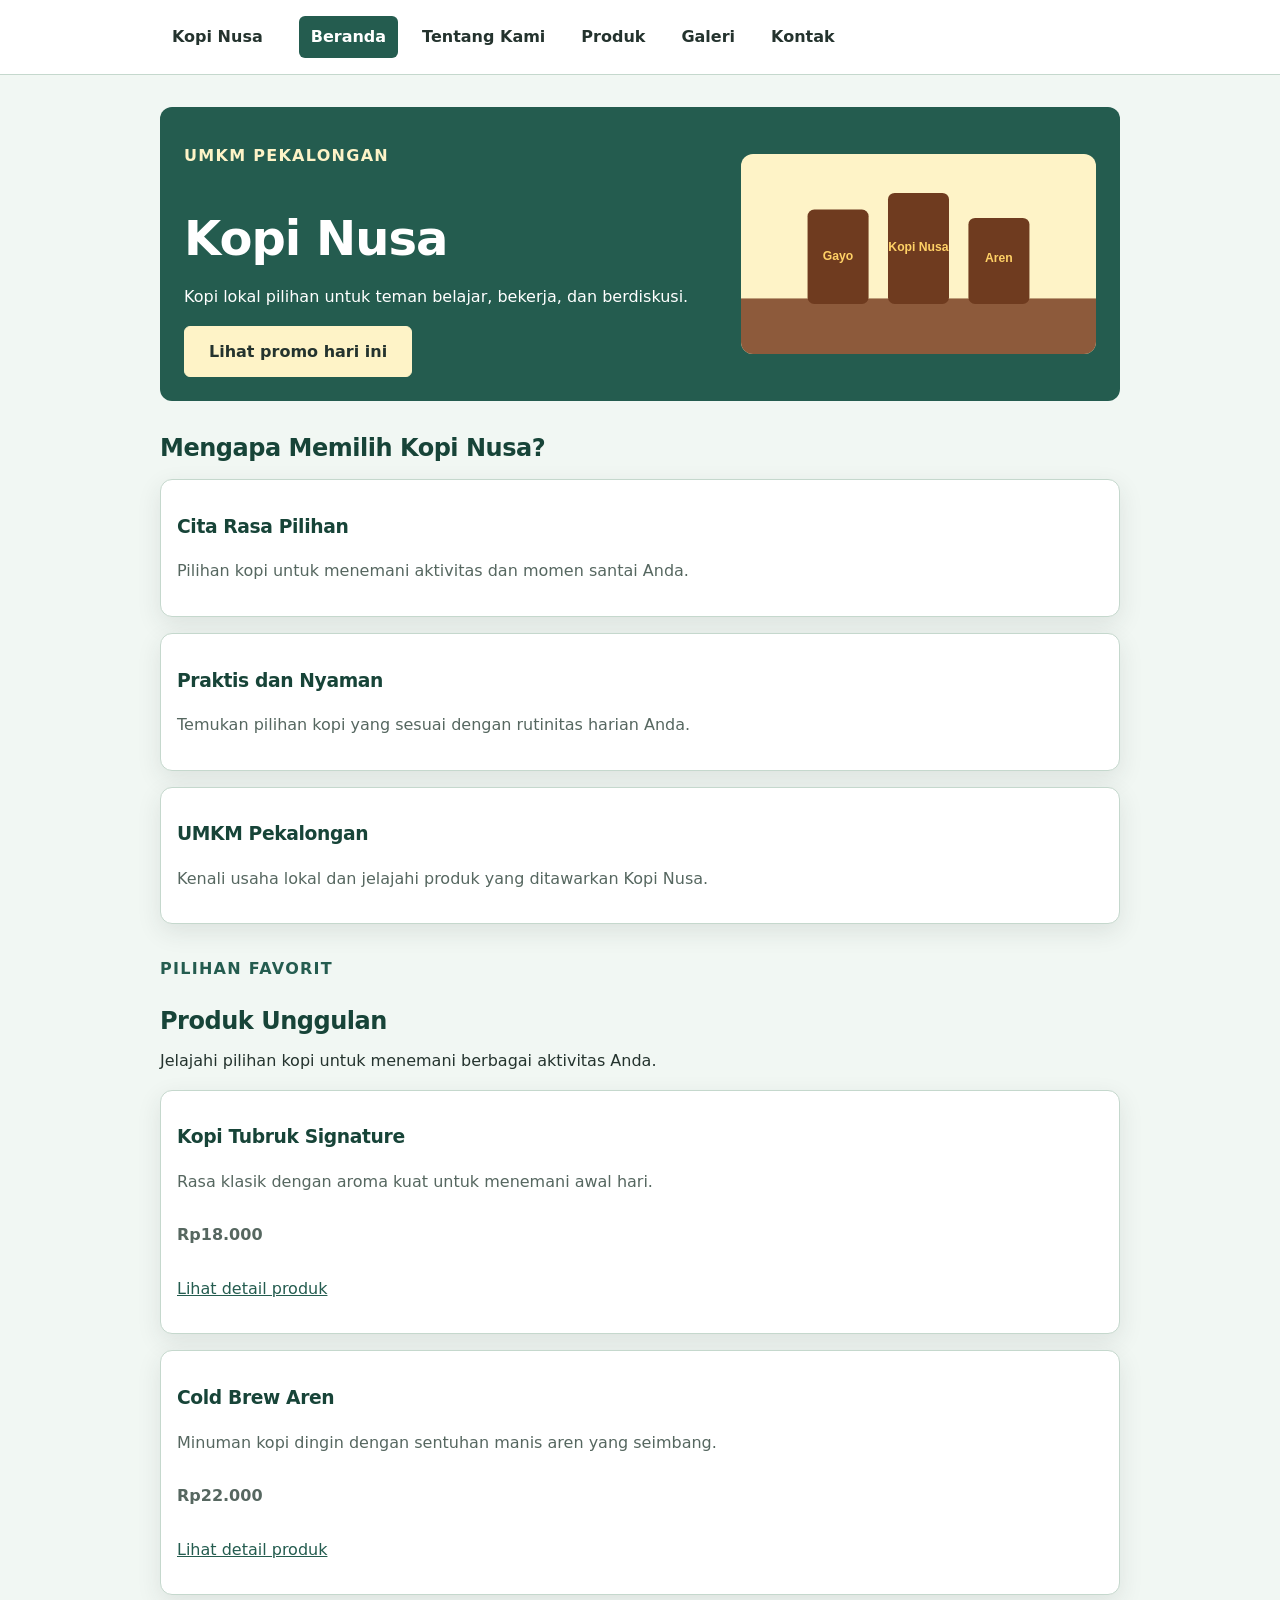
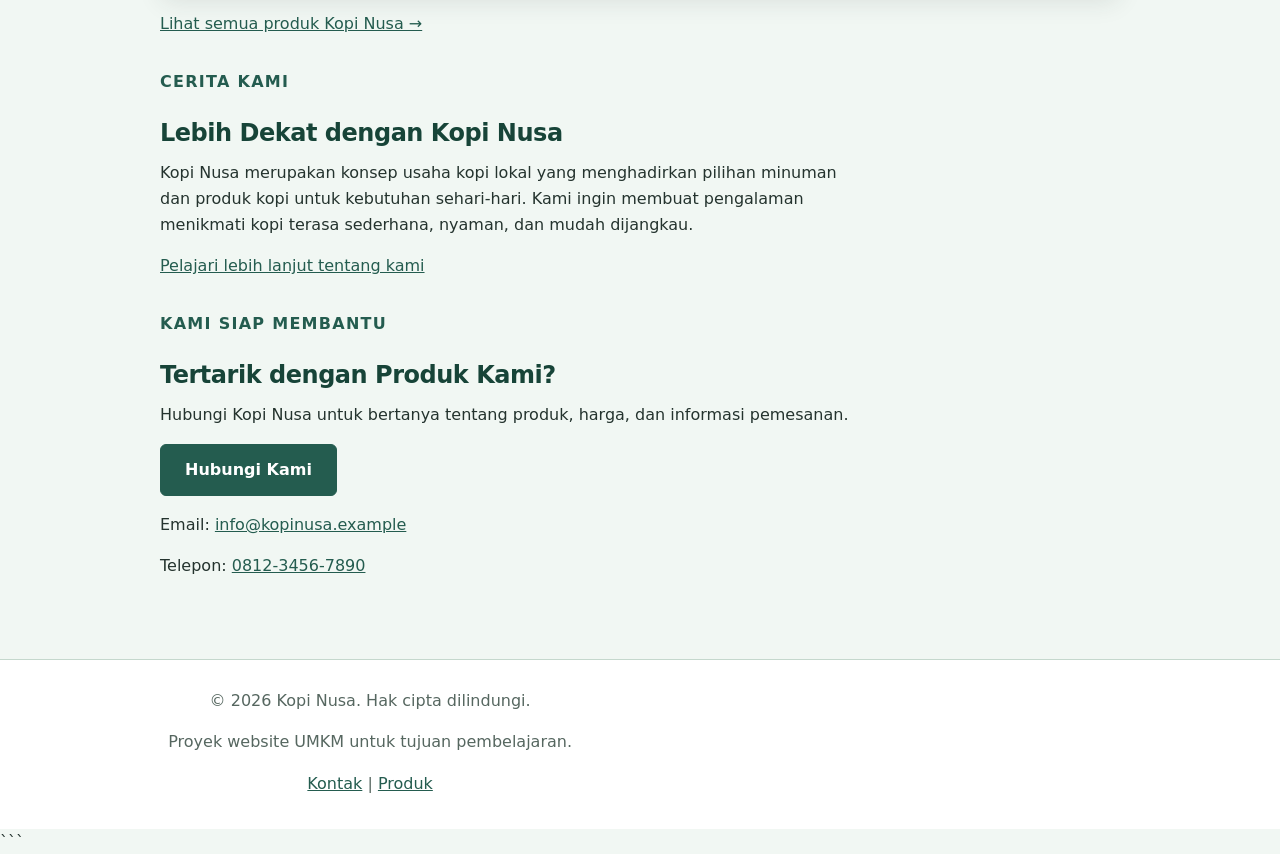
==== commit 592183d1: "Update product design and prepare P06" ====
--- a/index.html
+++ b/index.html
@@ -39,31 +39,17 @@
   <main id="konten" class="page">
 
     <!-- Hero section -->
-    <section class="hero" aria-labelledby="hero-title">
-      <p class="eyebrow">UMKM Lokal • Pekalongan</p>
-
-      <h1 id="hero-title">Temukan Cerita di Setiap Cangkir</h1>
-
-      <p>
-        Selamat datang di Kopi Nusa. Nikmati pilihan kopi dengan cita rasa
-        khas yang cocok menemani waktu belajar, bekerja, dan bersantai.
-      </p>
-
-      <p>
-        <a class="button" href="produk.html">Jelajahi Produk</a>
-        <a class="button secondary-button" href="tentang.html">
-          Kenali Kopi Nusa
-        </a>
-      </p>
-
-      <img
-        src="assets/images/etalase-kopi.svg"
-        alt="Etalase Kopi Nusa yang menampilkan kemasan kopi lokal"
-        width="640"
-        height="400"
-        fetchpriority="high"
-      >
-    </section>
+     <section class="hero" aria-labelledby="hero-title">
+  <div class="hero-content">
+    <p class="eyebrow">UMKM Pekalongan</p>
+    <h1 id="hero-title">Kopi Nusa</h1>
+    <p>Kopi lokal pilihan untuk teman belajar, bekerja, dan berdiskusi.</p>
+    <button id="promoButton" type="button">Lihat promo hari ini</button>
+  </div>
+  <img class="hero-image" src="assets/images/etalase-kopi.svg" alt="Etalase Kopi Nusa berisi kemasan kopi lokal" />
+</section>
+    
+    
 
     <!-- Brand highlights -->
     <section aria-labelledby="keunggulan-title">
--- a/css/style.css
+++ b/css/style.css
@@ -1,4 +1,3 @@
-
 
 :root {
   /* P05: Color design tokens */
@@ -80,7 +79,7 @@
   top: var(--space-3);
 }
 
-/* 3. Page shell and navigation */
+/* 3. Page shell and navigation: P06 Flexbox */
 .site-header,
 .site-footer {
   padding: var(--space-3) var(--space-4);
@@ -102,23 +101,34 @@
   margin-inline: auto;
 }
 
+.nav {
+  display: flex;
+  gap: var(--space-4);
+  align-items: center;
+  justify-content: flex-start;
+  flex-wrap: wrap;
+}
+
 .brand {
   display: inline-block;
-  margin-bottom: var(--space-2);
+  margin-bottom: 0;
   color: var(--color-text);
   font-weight: 800;
   text-decoration: none;
 }
 
 .nav ul {
+  display: flex;
+  gap: var(--space-2);
+  align-items: center;
+  flex-wrap: wrap;
   padding: 0;
   margin: 0;
   list-style: none;
 }
 
 .nav li {
-  display: inline-block;
-  margin: 0 var(--space-2) var(--space-1) 0;
+  margin: 0;
 }
 
 .nav a {
@@ -185,12 +195,18 @@
   letter-spacing: 0.08em;
   text-transform: uppercase;
 }
-
-/* 5. Hero section */
 .hero {
+  display: grid;
+  grid-template-columns: 1.2fr 0.8fr;
+  gap: var(--space-4);
+  align-items: center;
   padding: var(--space-4);
   color: var(--color-surface);
   background: var(--color-primary);
+  border-radius: var(--radius-md);
+}
+.hero-image {
+  width: 100%;
   border-radius: var(--radius-md);
 }
 
@@ -249,7 +265,7 @@
   border-color: var(--color-button-secondary);
 }
 
-/* 7. Product and gallery cards */
+/* 7. Product and gallery cards: P06 Flexbox */
 .product-card,
 .media-card {
   margin-block: var(--space-3);
@@ -260,6 +276,11 @@
   border-radius: var(--radius-md);
   box-shadow: var(--shadow-card);
   transition: box-shadow 0.2s ease, border-color 0.2s ease;
+}
+
+.product-card {
+  display: flex;
+  flex-direction: column;
 }
 
 .product-card:hover,
@@ -294,6 +315,46 @@
   font-weight: 800;
 }
 
+/* P06: Product badge */
+.product-badge {
+  align-self: flex-start;
+  padding: 0.25rem var(--space-2);
+  color: var(--color-primary-strong);
+  font-size: 0.875rem;
+  font-weight: 800;
+  background: var(--color-highlight);
+  border-radius: 999px;
+}
+
+/* P06: Product card actions */
+.card-actions {
+  display: flex;
+  gap: var(--space-2);
+  align-items: center;
+  flex-wrap: wrap;
+  margin-top: auto;
+}
+
+/* P06: Grid containers
+   Apply these classes to the parent of multiple cards in HTML. */
+
+.product-grid,
+.gallery-grid {
+  display: grid;
+  grid-template-columns: repeat(3, minmax(0, 1fr));
+  gap: var(--space-3);
+}
+
+.gallery-grid {
+  grid-template-columns: repeat(2, minmax(0, 1fr));
+}
+
+/* Remove individual card margins when cards are in a Grid */
+.product-grid .product-card,
+.gallery-grid .media-card {
+  margin-block: 0;
+}
+
 /* 8. Tables and media */
 figure {
   margin-inline: 0;
@@ -398,3 +459,81 @@
   border: 0;
   border-top: 1px solid var(--color-border);
 }
+
+/* 11. Responsive navigation and layouts */
+@media (max-width: 600px) {
+  .site-header,
+  .site-footer {
+    padding-inline: var(--space-2);
+  }
+
+  .nav {
+    align-items: flex-start;
+  }
+
+  .nav ul {
+    gap: var(--space-1);
+  }
+
+  .page {
+    padding-block: var(--space-3);
+  }
+}
+
+/* Beautiful product hero image */
+.products-hero-image {
+  width: 100%;
+  max-width: 650px;
+  margin: 30px auto;
+  padding: 8px;
+  background: #ffffff;
+  border: 1px solid #e5d6bd;
+  border-radius: 24px;
+  box-shadow: 0 15px 35px rgba(48, 35, 20, 0.16);
+  overflow: hidden;
+  transition: transform 0.3s ease, box-shadow 0.3s ease;
+}
+
+
+/* Three-column picture design */
+.products-three-column {
+  display: grid;
+  grid-template-columns: repeat(3, minmax(0, 1fr));
+  gap: 16px;
+  max-width: 100%;
+  padding: 16px;
+  background: #f5efe4;
+  border-radius: 24px;
+}
+
+.image-column {
+  overflow: hidden;
+  text-align: center;
+  background: #fff;
+  border-radius: 16px;
+  box-shadow: 0 6px 18px rgba(0, 0, 0, 0.10);
+}
+
+.image-column img {
+  display: block;
+  width: 100%;
+  height: 220px;
+  object-fit: cover;
+}
+
+.image-column h3 {
+  padding: 12px 5px;
+  margin: 0;
+  color: #245c4f;
+}
+
+@media (max-width: 520px) {
+  .products-three-column {
+    gap: 8px;
+    padding: 8px;
+  }
+
+  .image-column img {
+    height: 130px;
+  }
+}
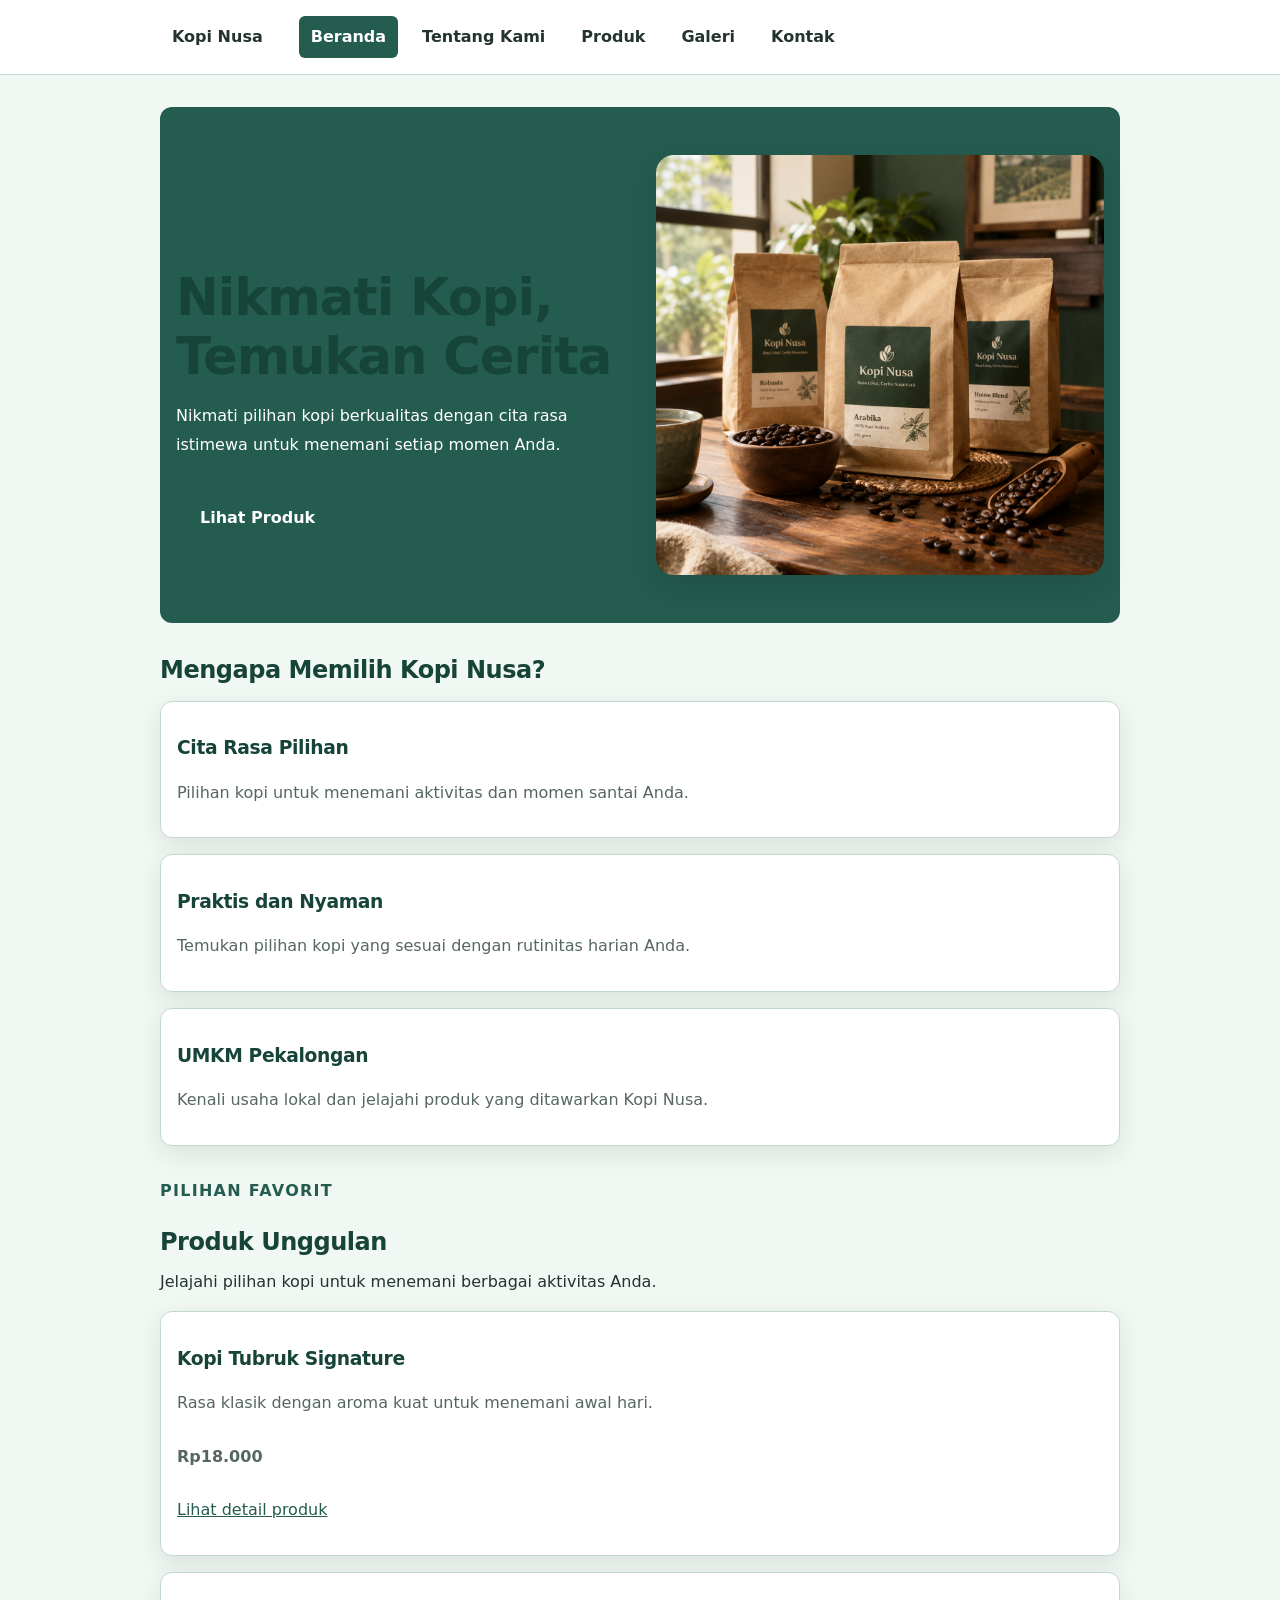
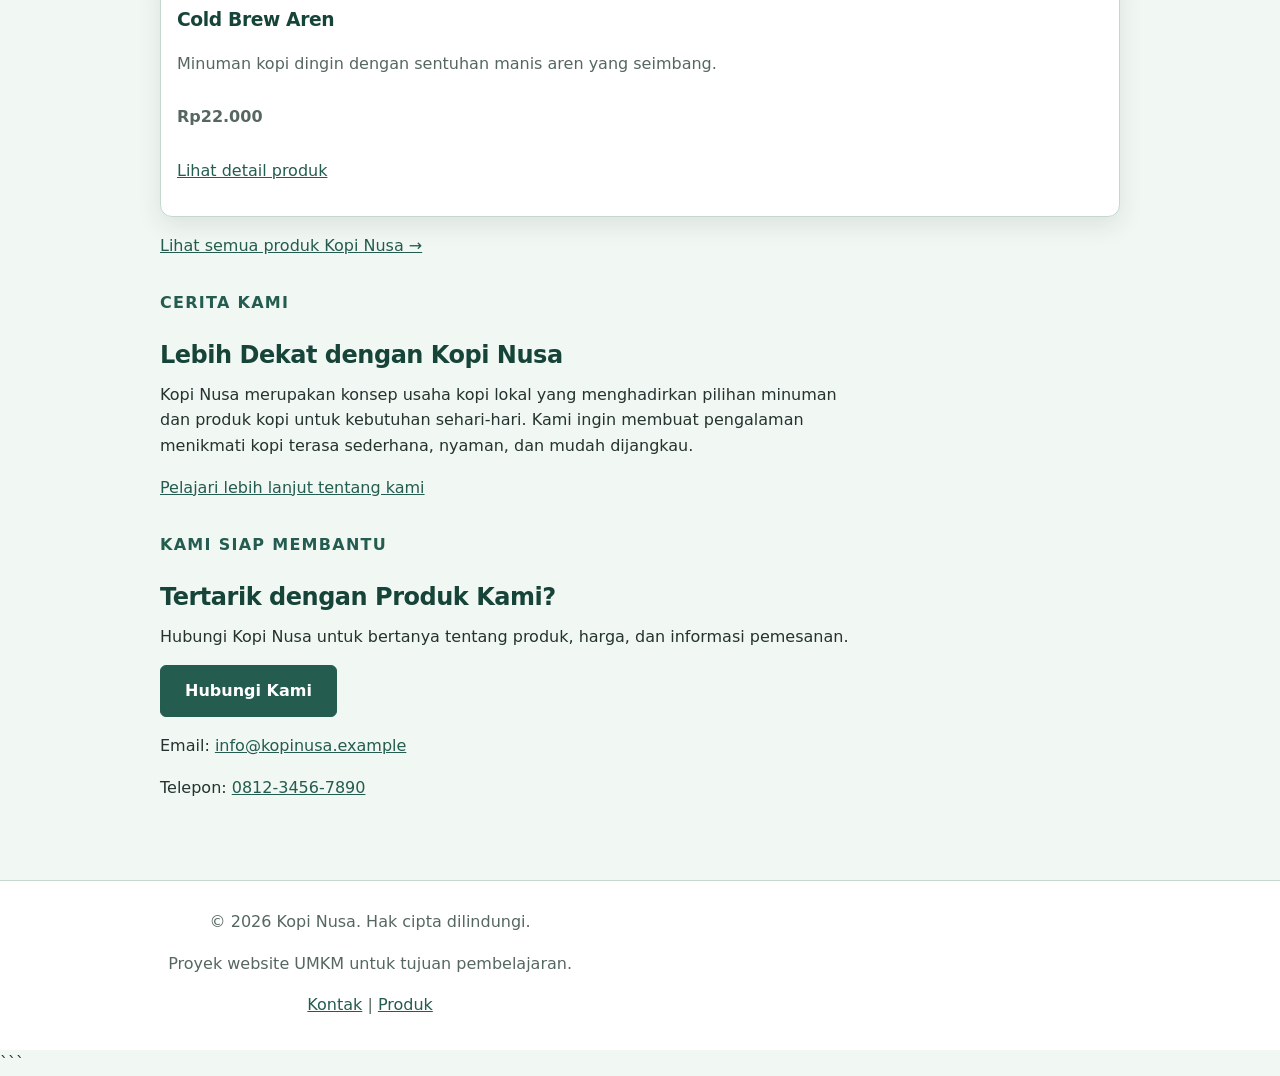
==== commit a3d1f090: "Update hero section with CSS Grid" ====
--- a/index.html
+++ b/index.html
@@ -38,17 +38,28 @@
 
   <main id="konten" class="page">
 
-    <!-- Hero section -->
-     <section class="hero" aria-labelledby="hero-title">
+    
+<section class="hero">
   <div class="hero-content">
-    <p class="eyebrow">UMKM Pekalongan</p>
-    <h1 id="hero-title">Kopi Nusa</h1>
-    <p>Kopi lokal pilihan untuk teman belajar, bekerja, dan berdiskusi.</p>
-    <button id="promoButton" type="button">Lihat promo hari ini</button>
+    <p class="hero-label">KOPI NUSA</p>
+    <h1>Nikmati Kopi, Temukan Cerita</h1>
+    <p>
+      Nikmati pilihan kopi berkualitas dengan cita rasa
+      istimewa untuk menemani setiap momen Anda.
+    </p>
+    <a href="produk.html" class="hero-button">
+      Lihat Produk
+    </a>
   </div>
-  <img class="hero-image" src="assets/images/etalase-kopi.svg" alt="Etalase Kopi Nusa berisi kemasan kopi lokal" />
+
+  <div class="hero-image">
+    <img
+      src="assets/images/kopi-nusa-products.png"
+      alt="Pilihan produk kopi Kopi Nusa"
+    />
+  </div>
 </section>
-    
+
     
 
     <!-- Brand highlights -->
--- a/css/style.css
+++ b/css/style.css
@@ -537,3 +537,64 @@
     height: 130px;
   }
 }
+
+/* Hero section: text left, image right */
+.hero {
+  display: grid;
+  grid-template-columns: 1fr 1fr;
+  align-items: center;
+  gap: 2rem;
+  padding: 3rem 1rem;
+}
+
+.hero-content {
+  max-width: 550px;
+}
+
+.hero-label {
+  color: #245c4f;
+  font-weight: 700;
+  letter-spacing: 2px;
+}
+
+.hero h1 {
+  font-size: clamp(2rem, 4vw, 3.5rem);
+  line-height: 1.15;
+  color: #174438;
+  margin-bottom: 1rem;
+}
+
+.hero-content p {
+  line-height: 1.8;
+}
+
+.hero-image img {
+  display: block;
+  width: 100%;
+  max-height: 420px;
+  object-fit: cover;
+  border-radius: 18px;
+  box-shadow: 0 12px 30px rgba(0, 0, 0, 0.12);
+}
+
+.hero-button {
+  display: inline-block;
+  margin-top: 1rem;
+  padding: 0.85rem 1.5rem;
+  background: #245c4f;
+  color: white;
+  text-decoration: none;
+  border-radius: 8px;
+  font-weight: 700;
+}
+
+.hero-button:hover {
+  background: #174438;
+}
+
+/* Stack text and image on small screens */
+@media (max-width: 700px) {
+  .hero {
+    grid-template-columns: 1fr;
+  }
+}
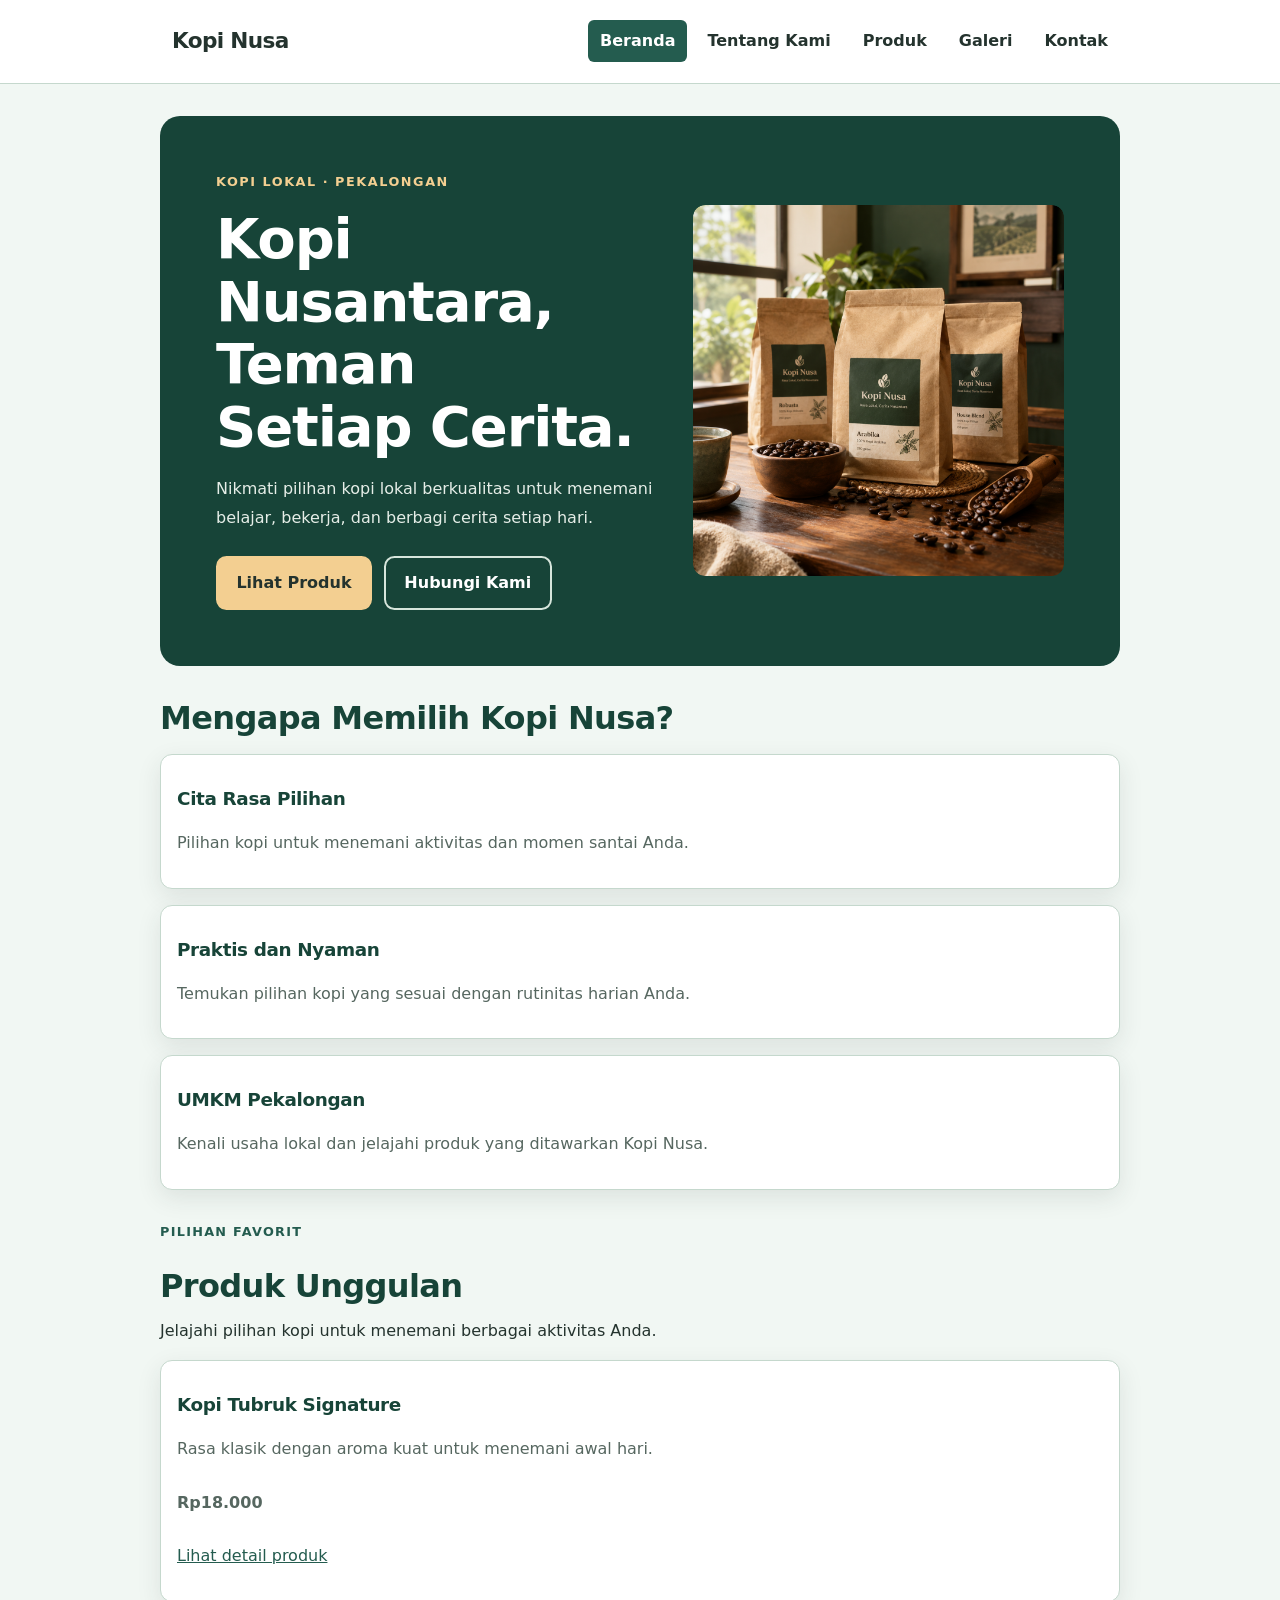
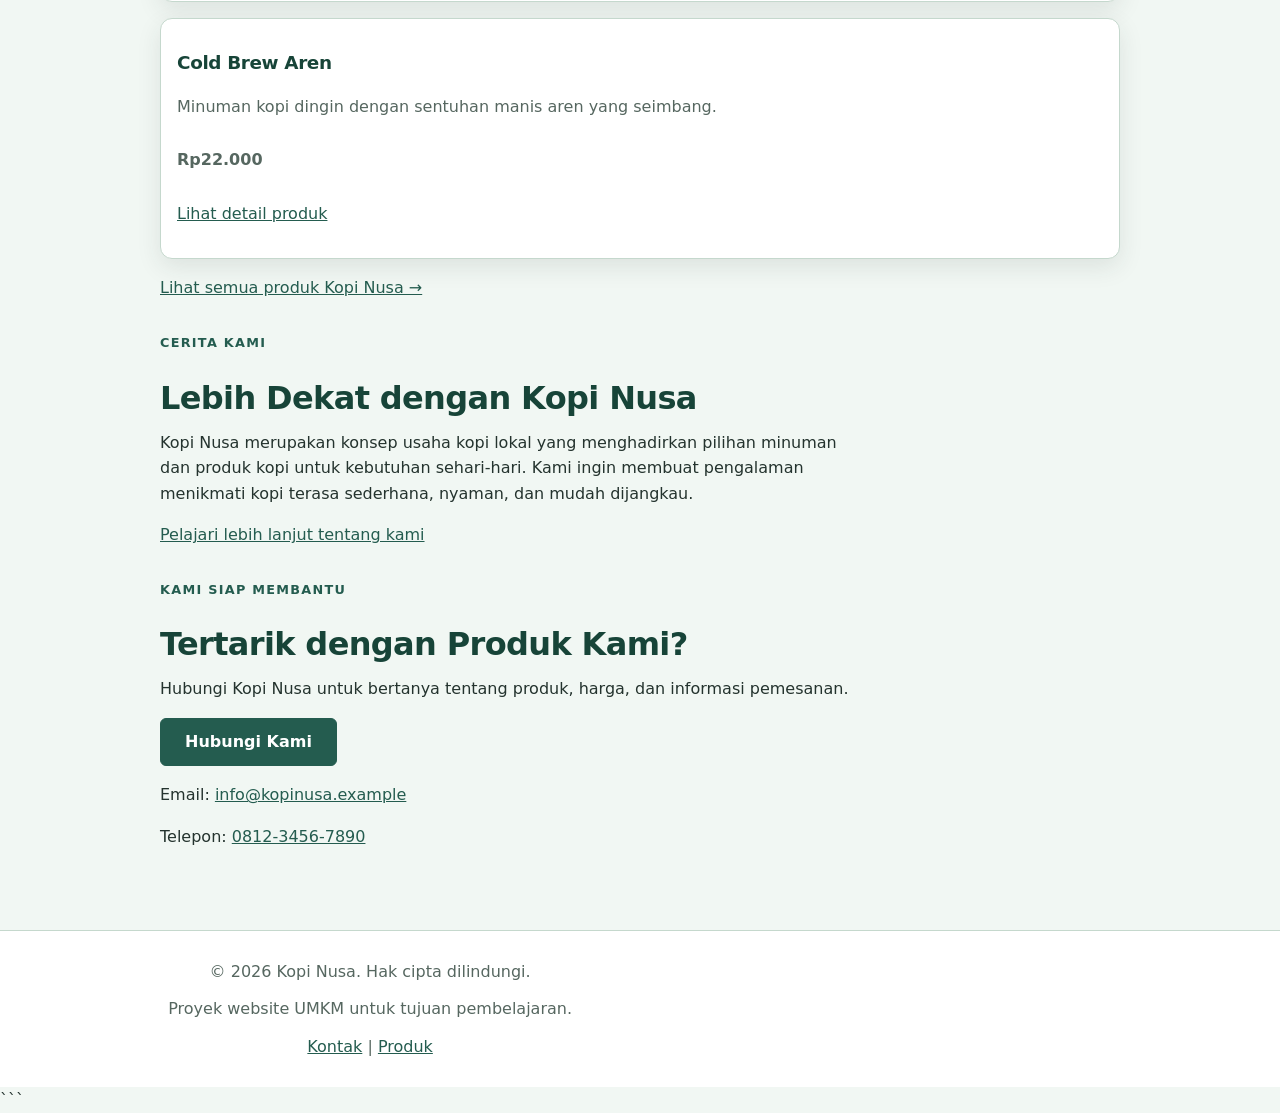
==== commit 301272ed: "Complete P07 responsive website improvements" ====
--- a/index.html
+++ b/index.html
@@ -13,6 +13,9 @@
   <meta name="theme-color" content="#245c4f">
 
   <title>Kopi Nusa | Kopi Lokal Pilihan Pekalongan</title>
+  
+
+
 
   <link rel="stylesheet" href="css/style.css">
 </head>
@@ -39,26 +42,42 @@
   <main id="konten" class="page">
 
     
-<section class="hero">
+
+<section class="hero" aria-labelledby="hero-title">
   <div class="hero-content">
-    <p class="hero-label">KOPI NUSA</p>
-    <h1>Nikmati Kopi, Temukan Cerita</h1>
-    <p>
-      Nikmati pilihan kopi berkualitas dengan cita rasa
-      istimewa untuk menemani setiap momen Anda.
+    <p class="hero-label">KOPI LOKAL · PEKALONGAN</p>
+
+    <h1 id="hero-title">
+      Kopi Nusantara, Teman Setiap Cerita.
+    </h1>
+
+    <p class="hero-description">
+      Nikmati pilihan kopi lokal berkualitas untuk menemani
+      belajar, bekerja, dan berbagi cerita setiap hari.
     </p>
-    <a href="produk.html" class="hero-button">
-      Lihat Produk
-    </a>
+
+    <div class="hero-actions">
+      <a class="hero-button" href="produk.html">
+        Lihat Produk
+      </a>
+
+      <a class="hero-button hero-button-secondary" href="kontak.html">
+        Hubungi Kami
+      </a>
+    </div>
   </div>
 
   <div class="hero-image">
     <img
       src="assets/images/kopi-nusa-products.png"
-      alt="Pilihan produk kopi Kopi Nusa"
+      width="640"
+      height="360"
+      alt="Etalase Kopi Nusa yang menampilkan pilihan kopi lokal"
+      fetchpriority="high"
     />
   </div>
 </section>
+
 
     
 
--- a/css/style.css
+++ b/css/style.css
@@ -1,6 +1,12 @@
+
+/* =========================================================
+   KOPI NUSA — COMPLETE RESPONSIVE STYLESHEET
+   Mobile-first design | P05, P06 and P07
+   ========================================================= */
+
+/* 1. COLOR, SPACING, SHAPE AND SHADOW TOKENS */
 
 :root {
-  /* P05: Color design tokens */
   --color-primary: #245c4f;
   --color-primary-strong: #174438;
   --color-text: #24332e;
@@ -13,20 +19,24 @@
   --color-highlight-hover: #fde68a;
   --color-button-secondary: #e8ddd2;
 
-  /* P05: Spacing tokens */
+  --color-coffee: #94633f;
+  --color-cream: #faf7ef;
+
   --space-1: 0.5rem;
   --space-2: 0.75rem;
   --space-3: 1rem;
   --space-4: 1.5rem;
   --space-5: 2rem;
 
-  /* P05: Shape and shadow tokens */
   --radius-sm: 0.375rem;
   --radius-md: 0.75rem;
-  --shadow-card: 0 0.5rem 1.5rem rgb(36 51 46 / 0.1);
-}
-
-/* 1. Basic styles */
+  --radius-lg: 1.25rem;
+
+  --shadow-card: 0 0.5rem 1.5rem rgb(36 51 46 / 10%);
+}
+
+/* 2. BASIC STYLES */
+
 *,
 *::before,
 *::after {
@@ -35,18 +45,21 @@
 
 html {
   color-scheme: light;
+  scroll-behavior: smooth;
 }
 
 body {
   margin: 0;
   color: var(--color-text);
   background: var(--color-surface-soft);
-  font-family: system-ui, -apple-system, BlinkMacSystemFont, "Segoe UI", sans-serif;
+  font-family: system-ui, -apple-system, BlinkMacSystemFont, "Segoe UI",
+    sans-serif;
   font-size: 1rem;
   line-height: 1.6;
 }
 
 img {
+  display: block;
   max-width: 100%;
   height: auto;
 }
@@ -59,7 +72,25 @@
   color: var(--color-primary-strong);
 }
 
-/* 2. Keyboard focus */
+button,
+input,
+select,
+textarea {
+  font: inherit;
+}
+
+button,
+a {
+  -webkit-tap-highlight-color: transparent;
+}
+
+::selection {
+  color: var(--color-text);
+  background: var(--color-highlight);
+}
+
+/* 3. KEYBOARD ACCESSIBILITY */
+
 :focus-visible {
   outline: 3px solid var(--color-focus);
   outline-offset: 3px;
@@ -69,22 +100,86 @@
   position: absolute;
   top: -5rem;
   left: var(--space-3);
-  z-index: 10;
+  z-index: 100;
   padding: var(--space-2) var(--space-3);
   color: var(--color-surface);
   background: var(--color-text);
+  border-radius: var(--radius-sm);
 }
 
 .skip-link:focus {
   top: var(--space-3);
 }
 
-/* 3. Page shell and navigation: P06 Flexbox */
+/* 4. HEADER AND NAVIGATION */
+
 .site-header,
 .site-footer {
   padding: var(--space-3) var(--space-4);
   background: var(--color-surface);
   border-bottom: 1px solid var(--color-border);
+}
+
+.site-header {
+  position: relative;
+}
+
+.nav,
+.page {
+  width: min(100% - 2rem, 60rem);
+  margin-inline: auto;
+}
+
+.nav {
+  display: flex;
+  flex-direction: column;
+  gap: var(--space-3);
+  align-items: flex-start;
+}
+
+.brand {
+  display: inline-block;
+  margin: 0;
+  color: var(--color-primary-strong);
+  font-size: 1.35rem;
+  font-weight: 800;
+  letter-spacing: -0.03em;
+  text-decoration: none;
+}
+
+.nav ul {
+  display: flex;
+  flex-direction: column;
+  gap: var(--space-1);
+  width: 100%;
+  padding: 0;
+  margin: 0;
+  list-style: none;
+}
+
+.nav li {
+  margin: 0;
+}
+
+.nav a {
+  display: inline-block;
+  padding: var(--space-1) var(--space-2);
+  color: var(--color-text);
+  font-weight: 600;
+  text-decoration: none;
+  border-radius: var(--radius-sm);
+  transition: background-color 0.2s ease, color 0.2s ease;
+}
+
+.nav a:hover {
+  color: var(--color-primary-strong);
+  background: var(--color-surface-soft);
+}
+
+.nav a[aria-current="page"] {
+  color: var(--color-surface);
+  font-weight: 700;
+  background: var(--color-primary);
 }
 
 .site-footer {
@@ -95,68 +190,24 @@
   border-bottom: 0;
 }
 
-.nav,
+.site-footer p {
+  margin-block: var(--space-2);
+}
+
+/* 5. PAGE LAYOUT AND TYPOGRAPHY */
+
 .page {
-  width: min(100% - 2rem, 60rem);
-  margin-inline: auto;
-}
-
-.nav {
-  display: flex;
-  gap: var(--space-4);
-  align-items: center;
-  justify-content: flex-start;
-  flex-wrap: wrap;
-}
-
-.brand {
-  display: inline-block;
-  margin-bottom: 0;
-  color: var(--color-text);
-  font-weight: 800;
-  text-decoration: none;
-}
-
-.nav ul {
-  display: flex;
-  gap: var(--space-2);
-  align-items: center;
-  flex-wrap: wrap;
-  padding: 0;
-  margin: 0;
-  list-style: none;
-}
-
-.nav li {
-  margin: 0;
-}
-
-.nav a {
-  display: inline-block;
-  padding: var(--space-1) var(--space-2);
-  color: var(--color-text);
-  font-weight: 600;
-  text-decoration: none;
-  border-radius: var(--radius-sm);
-  transition: background-color 0.2s ease, color 0.2s ease;
-}
-
-.nav a:hover {
-  color: var(--color-primary-strong);
-  background: var(--color-surface-soft);
-}
-
-.nav a[aria-current="page"] {
-  color: var(--color-surface);
-  font-weight: 700;
-  background: var(--color-primary);
-}
-
-.page {
+  min-width: 0;
   padding-block: var(--space-5);
 }
 
-/* 4. Typography */
+main,
+section,
+article,
+figure {
+  min-width: 0;
+}
+
 h1,
 h2,
 h3 {
@@ -167,6 +218,7 @@
 }
 
 h1 {
+  margin-top: 0;
   margin-bottom: var(--space-3);
   font-size: clamp(2rem, 6vw, 3rem);
 }
@@ -174,11 +226,19 @@
 h2 {
   margin-top: var(--space-4);
   margin-bottom: var(--space-2);
+  font-size: clamp(1.4rem, 3vw, 2rem);
+}
+
+h3 {
+  margin-top: var(--space-3);
+  margin-bottom: var(--space-2);
+  font-size: 1.15rem;
 }
 
 p,
 li {
   max-width: 68ch;
+  overflow-wrap: break-word;
 }
 
 p {
@@ -191,33 +251,87 @@
 
 .eyebrow {
   color: var(--color-primary);
+  font-size: 0.8rem;
   font-weight: 800;
-  letter-spacing: 0.08em;
+  letter-spacing: 0.1em;
   text-transform: uppercase;
 }
+
+hr {
+  margin-block: var(--space-4);
+  border: 0;
+  border-top: 1px solid var(--color-border);
+}
+
+/* 6. HOMEPAGE HERO
+   Mobile: text above image
+   Wider screens: text left, image right */
+
 .hero {
   display: grid;
-  grid-template-columns: 1.2fr 0.8fr;
+  grid-template-columns: minmax(0, 1fr);
   gap: var(--space-4);
   align-items: center;
-  padding: var(--space-4);
-  color: var(--color-surface);
-  background: var(--color-primary);
-  border-radius: var(--radius-md);
-}
-.hero-image {
-  width: 100%;
-  border-radius: var(--radius-md);
+  padding: clamp(1.25rem, 5vw, 3.5rem);
+  color: #ffffff;
+  background: var(--color-primary-strong);
+  border-radius: var(--radius-lg);
+  overflow: hidden;
+}
+
+.hero-content {
+  min-width: 0;
+}
+
+.hero-label {
+  margin: 0 0 var(--space-3);
+  color: #f3cf91;
+  font-size: 0.8rem;
+  font-weight: 800;
+  letter-spacing: 0.12em;
+  text-transform: uppercase;
 }
 
 .hero h1 {
-  color: var(--color-surface);
+  margin: 0 0 var(--space-3);
+  color: #ffffff;
+  font-size: clamp(2rem, 6vw, 3.5rem);
+  line-height: 1.12;
+  overflow-wrap: anywhere;
+}
+
+.hero-description {
+  max-width: 36rem;
+  margin: 0 0 var(--space-4);
+  color: #e6eee8;
+  line-height: 1.8;
 }
 
 .hero .eyebrow {
   color: var(--color-highlight);
 }
 
+.hero-actions {
+  display: flex;
+  flex-wrap: wrap;
+  gap: var(--space-2);
+}
+
+.hero-image {
+  min-width: 0;
+  width: 100%;
+  overflow: hidden;
+  border-radius: var(--radius-md);
+}
+
+.hero-image img {
+  display: block;
+  width: 100%;
+  height: auto;
+  border-radius: var(--radius-md);
+  object-fit: cover;
+}
+
 .hero button {
   color: var(--color-text);
   background: var(--color-highlight);
@@ -230,21 +344,28 @@
   border-color: var(--color-highlight-hover);
 }
 
-/* 6. Buttons */
+/* 7. BUTTONS AND LINKS */
+
 .button,
 button {
-  display: inline-block;
+  display: inline-flex;
+  align-items: center;
+  justify-content: center;
+  min-height: 44px;
   padding: var(--space-2) var(--space-4);
   color: var(--color-surface);
-  font: inherit;
   font-weight: 700;
+  line-height: 1.4;
   text-align: center;
   text-decoration: none;
   background: var(--color-primary);
   border: 1px solid var(--color-primary);
   border-radius: var(--radius-sm);
   cursor: pointer;
-  transition: background-color 0.2s ease, border-color 0.2s ease;
+  transition:
+    background-color 0.2s ease,
+    border-color 0.2s ease,
+    transform 0.2s ease;
 }
 
 .button:hover,
@@ -259,15 +380,58 @@
   transform: translateY(1px);
 }
 
+.hero-button {
+  display: inline-flex;
+  align-items: center;
+  justify-content: center;
+  min-height: 44px;
+  padding: 0.75rem 1.15rem;
+  color: var(--color-text);
+  font-weight: 700;
+  text-align: center;
+  text-decoration: none;
+  background: #f3cf91;
+  border: 2px solid #f3cf91;
+  border-radius: 0.65rem;
+  transition:
+    background-color 0.2s ease,
+    transform 0.2s ease;
+}
+
+.hero-button:hover {
+  color: var(--color-text);
+  background: #ffdfaa;
+  transform: translateY(-2px);
+}
+
+.hero-button-secondary {
+  color: #ffffff;
+  background: transparent;
+  border-color: #d7e6dc;
+}
+
+.hero-button-secondary:hover {
+  color: #ffffff;
+  background: rgb(255 255 255 / 12%);
+  border-color: #d7e6dc;
+}
+
 #form-kontak .secondary-button {
   color: var(--color-text);
   background: var(--color-button-secondary);
   border-color: var(--color-button-secondary);
 }
 
-/* 7. Product and gallery cards: P06 Flexbox */
+#form-kontak .secondary-button:hover {
+  background: #d9cbbd;
+  border-color: #d9cbbd;
+}
+
+/* 8. PRODUCT AND GALLERY CARDS */
+
 .product-card,
 .media-card {
+  min-width: 0;
   margin-block: var(--space-3);
   padding: var(--space-3);
   color: var(--color-text);
@@ -275,7 +439,10 @@
   border: 1px solid var(--color-border);
   border-radius: var(--radius-md);
   box-shadow: var(--shadow-card);
-  transition: box-shadow 0.2s ease, border-color 0.2s ease;
+  transition:
+    box-shadow 0.2s ease,
+    border-color 0.2s ease,
+    transform 0.2s ease;
 }
 
 .product-card {
@@ -286,7 +453,8 @@
 .product-card:hover,
 .media-card:hover {
   border-color: var(--color-primary);
-  box-shadow: 0 0.75rem 1.75rem rgb(36 51 46 / 0.14);
+  box-shadow: 0 0.75rem 1.75rem rgb(36 51 46 / 14%);
+  transform: translateY(-2px);
 }
 
 .product-card img,
@@ -315,7 +483,8 @@
   font-weight: 800;
 }
 
-/* P06: Product badge */
+/* Product badge */
+
 .product-badge {
   align-self: flex-start;
   padding: 0.25rem var(--space-2);
@@ -326,36 +495,240 @@
   border-radius: 999px;
 }
 
-/* P06: Product card actions */
+/* Product card actions */
+
 .card-actions {
   display: flex;
   gap: var(--space-2);
   align-items: center;
   flex-wrap: wrap;
   margin-top: auto;
-}
-
-/* P06: Grid containers
-   Apply these classes to the parent of multiple cards in HTML. */
+  padding-top: var(--space-3);
+}
+
+/* 9. RESPONSIVE PRODUCT AND GALLERY GRIDS */
 
 .product-grid,
 .gallery-grid {
   display: grid;
-  grid-template-columns: repeat(3, minmax(0, 1fr));
+  grid-template-columns: minmax(0, 1fr);
   gap: var(--space-3);
 }
 
-.gallery-grid {
-  grid-template-columns: repeat(2, minmax(0, 1fr));
-}
-
-/* Remove individual card margins when cards are in a Grid */
 .product-grid .product-card,
 .gallery-grid .media-card {
   margin-block: 0;
 }
 
-/* 8. Tables and media */
+/* 10. PRODUCT PAGE IMAGE DESIGN */
+
+.products-hero-image {
+  display: block;
+  width: 100%;
+  max-width: 650px;
+  margin: var(--space-4) auto;
+  padding: 8px;
+  background: #ffffff;
+  border: 1px solid #e5d6bd;
+  border-radius: 24px;
+  box-shadow: 0 15px 35px rgb(48 35 20 / 16%);
+  overflow: hidden;
+  transition:
+    transform 0.3s ease,
+    box-shadow 0.3s ease;
+}
+
+.products-hero-image:hover {
+  transform: translateY(-3px);
+  box-shadow: 0 18px 38px rgb(48 35 20 / 20%);
+}
+
+.products-three-column {
+  display: grid;
+  grid-template-columns: minmax(0, 1fr);
+  gap: var(--space-3);
+  max-width: 100%;
+  padding: var(--space-3);
+  background: #f5efe4;
+  border-radius: 24px;
+}
+
+.image-column {
+  min-width: 0;
+  overflow: hidden;
+  text-align: center;
+  background: #ffffff;
+  border-radius: 16px;
+  box-shadow: 0 6px 18px rgb(0 0 0 / 10%);
+}
+
+.image-column img {
+  display: block;
+  width: 100%;
+  height: auto;
+  aspect-ratio: 4 / 3;
+  object-fit: cover;
+}
+
+.image-column h3 {
+  padding: 12px 5px;
+  margin: 0;
+  color: var(--color-primary);
+}
+
+/* 11. GALLERY PAGE DESIGN */
+
+.gallery-page {
+  background: var(--color-cream);
+  border-radius: var(--radius-lg);
+}
+
+.gallery-hero {
+  max-width: 48rem;
+  padding-block: clamp(2rem, 6vw, 4rem);
+}
+
+.gallery-eyebrow,
+.section-eyebrow {
+  color: var(--color-coffee);
+  font-size: 0.8rem;
+  font-weight: 800;
+  letter-spacing: 0.14em;
+  text-transform: uppercase;
+}
+
+.gallery-hero h1 {
+  margin-block: var(--space-2) var(--space-3);
+  color: var(--color-primary-strong);
+  font-size: clamp(2rem, 5vw, 3.4rem);
+  line-height: 1.15;
+}
+
+.gallery-hero > p:not(.gallery-eyebrow) {
+  max-width: 40rem;
+  color: var(--color-muted);
+}
+
+.gallery-section,
+.gallery-packages,
+.gallery-prices {
+  padding-block: var(--space-4) var(--space-5);
+}
+
+.section-heading {
+  max-width: 42rem;
+  margin: var(--space-3) auto var(--space-4);
+  text-align: center;
+}
+
+.section-heading h2 {
+  margin-top: var(--space-2);
+}
+
+.section-heading p {
+  margin-inline: auto;
+  color: var(--color-muted);
+}
+
+.gallery-grid {
+  grid-template-columns: minmax(0, 1fr);
+  gap: var(--space-4);
+}
+
+.gallery-card {
+  min-width: 0;
+  margin: 0;
+  padding: 0;
+  overflow: hidden;
+  background: #fffdf8;
+  border: 1px solid #e1e5dc;
+  border-radius: var(--radius-md);
+  box-shadow: 0 5px 18px rgb(36 51 46 / 7%);
+}
+
+.gallery-card img {
+  display: block;
+  width: 100%;
+  aspect-ratio: 4 / 3;
+  object-fit: cover;
+  border-radius: 0;
+}
+
+.gallery-card figcaption {
+  padding: var(--space-3);
+}
+
+.gallery-card figcaption strong {
+  color: var(--color-primary-strong);
+  font-size: 1.1rem;
+}
+
+.gallery-card figcaption p {
+  margin-bottom: 0;
+  color: var(--color-muted);
+}
+
+/* Coffee packages */
+
+.package-list {
+  display: grid;
+  grid-template-columns: minmax(0, 1fr);
+  gap: var(--space-3);
+  padding: 0;
+  list-style: none;
+}
+
+.package-list li {
+  display: grid;
+  gap: var(--space-1);
+  padding: var(--space-3);
+  background: var(--color-surface);
+  border: 1px solid var(--color-border);
+  border-radius: var(--radius-md);
+  box-shadow: 0 4px 12px rgb(36 51 46 / 5%);
+}
+
+.package-list li strong {
+  color: var(--color-primary-strong);
+}
+
+.package-list li span {
+  color: var(--color-muted);
+}
+
+/* Gallery call-to-action */
+
+.coffee-cta {
+  padding: clamp(1.5rem, 5vw, 3rem);
+  color: #ffffff;
+  text-align: center;
+  background: var(--color-primary-strong);
+  border-radius: var(--radius-lg);
+}
+
+.coffee-cta h2 {
+  margin-top: 0;
+  color: #ffffff;
+}
+
+.coffee-cta p {
+  margin-inline: auto;
+  color: #e6eee8;
+}
+
+.coffee-cta .button {
+  color: var(--color-text);
+  background: var(--color-highlight);
+  border-color: var(--color-highlight);
+}
+
+.coffee-cta .button:hover {
+  background: var(--color-highlight-hover);
+  border-color: var(--color-highlight-hover);
+}
+
+/* 12. TABLES AND MEDIA */
+
 figure {
   margin-inline: 0;
 }
@@ -369,8 +742,8 @@
   width: 100%;
   margin-block: var(--space-3);
   background: var(--color-surface);
+  border: 1px solid var(--color-border);
   border-collapse: collapse;
-  border: 1px solid var(--color-border);
 }
 
 caption {
@@ -383,18 +756,39 @@
 td {
   padding: var(--space-2);
   text-align: left;
+  vertical-align: top;
   border: 1px solid var(--color-border);
 }
 
 th {
+  color: var(--color-primary-strong);
   background: var(--color-surface-soft);
 }
 
+/* Accessible horizontal scrolling for wide tables */
+
+.table-scroll {
+  max-width: 100%;
+  overflow-x: auto;
+  overscroll-behavior-x: contain;
+}
+
+.table-scroll:focus-visible {
+  outline: 3px solid var(--color-focus);
+  outline-offset: 3px;
+}
+
+.table-scroll table {
+  min-width: 40rem;
+}
+
 audio {
+  display: block;
   max-width: 100%;
 }
 
-/* 9. Contact form */
+/* 13. CONTACT FORM */
+
 form {
   margin-block: var(--space-3);
   padding: var(--space-3);
@@ -404,6 +798,12 @@
   box-shadow: var(--shadow-card);
 }
 
+#form-kontak {
+  width: 100%;
+  max-width: 650px;
+  margin: var(--space-3) 0;
+}
+
 .field {
   margin-bottom: var(--space-3);
 }
@@ -418,7 +818,9 @@
 .field input,
 .field select,
 .field textarea {
+  display: block;
   width: 100%;
+  min-width: 0;
   padding: var(--space-2);
   color: var(--color-text);
   font: inherit;
@@ -427,21 +829,30 @@
   border-radius: var(--radius-sm);
 }
 
+.field textarea {
+  min-height: 8rem;
+  resize: vertical;
+}
+
+.field input:focus,
+.field select:focus,
+.field textarea:focus {
+  border-color: var(--color-primary);
+}
+
 input[type="radio"],
 input[type="checkbox"] {
   width: auto;
+  margin-right: var(--space-1);
+  accent-color: var(--color-primary);
 }
 
 fieldset {
+  min-width: 0;
   margin: 0 0 var(--space-3);
   padding: var(--space-3);
   border: 1px solid var(--color-border);
   border-radius: var(--radius-sm);
-}
-
-#form-kontak {
-  max-width: 650px;
-  margin: var(--space-3) 0;
 }
 
 #preview-form {
@@ -453,148 +864,133 @@
   border-radius: var(--radius-sm);
 }
 
-/* 10. General spacing */
-hr {
-  margin-block: var(--space-4);
-  border: 0;
-  border-top: 1px solid var(--color-border);
-}
-
-/* 11. Responsive navigation and layouts */
+/* 14. RESPONSIVE BREAKPOINTS */
+
+/* 42rem: Navigation and gallery gain space */
+
+@media (min-width: 42rem) {
+  .nav ul {
+    flex-direction: row;
+    width: auto;
+    flex-wrap: wrap;
+  }
+
+  .gallery-grid {
+    grid-template-columns: repeat(2, minmax(0, 1fr));
+  }
+
+  .package-list {
+    grid-template-columns: repeat(2, minmax(0, 1fr));
+  }
+
+  .products-three-column {
+    grid-template-columns: repeat(3, minmax(0, 1fr));
+  }
+}
+
+/* 48rem: Homepage hero and product layout expand */
+
+@media (min-width: 48rem) {
+  .hero {
+    grid-template-columns: minmax(0, 1.1fr) minmax(0, 0.9fr);
+  }
+
+  .product-grid {
+    grid-template-columns: repeat(2, minmax(0, 1fr));
+  }
+
+  .nav {
+    flex-direction: row;
+    align-items: center;
+  }
+
+  .nav ul {
+    flex-direction: row;
+  }
+}
+
+/* 60rem: Wider desktop layout */
+
+@media (min-width: 60rem) {
+  .nav {
+    justify-content: space-between;
+  }
+
+  .product-grid,
+  .gallery-grid {
+    grid-template-columns: repeat(3, minmax(0, 1fr));
+  }
+
+  .package-list {
+    grid-template-columns: repeat(3, minmax(0, 1fr));
+  }
+}
+
+/* 15. SMALL-SCREEN ADJUSTMENTS */
+
 @media (max-width: 600px) {
   .site-header,
   .site-footer {
     padding-inline: var(--space-2);
   }
 
+  .page {
+    width: min(100% - 1.25rem, 60rem);
+    padding-block: var(--space-4);
+  }
+
   .nav {
     align-items: flex-start;
+    gap: var(--space-2);
   }
 
   .nav ul {
-    gap: var(--space-1);
-  }
-
-  .page {
-    padding-block: var(--space-3);
-  }
-}
-
-/* Beautiful product hero image */
-.products-hero-image {
-  width: 100%;
-  max-width: 650px;
-  margin: 30px auto;
-  padding: 8px;
-  background: #ffffff;
-  border: 1px solid #e5d6bd;
-  border-radius: 24px;
-  box-shadow: 0 15px 35px rgba(48, 35, 20, 0.16);
-  overflow: hidden;
-  transition: transform 0.3s ease, box-shadow 0.3s ease;
-}
-
-
-/* Three-column picture design */
-.products-three-column {
-  display: grid;
-  grid-template-columns: repeat(3, minmax(0, 1fr));
-  gap: 16px;
-  max-width: 100%;
-  padding: 16px;
-  background: #f5efe4;
-  border-radius: 24px;
-}
-
-.image-column {
-  overflow: hidden;
-  text-align: center;
-  background: #fff;
-  border-radius: 16px;
-  box-shadow: 0 6px 18px rgba(0, 0, 0, 0.10);
-}
-
-.image-column img {
-  display: block;
-  width: 100%;
-  height: 220px;
-  object-fit: cover;
-}
-
-.image-column h3 {
-  padding: 12px 5px;
-  margin: 0;
-  color: #245c4f;
-}
-
-@media (max-width: 520px) {
+    gap: 0.25rem;
+  }
+
+  .nav a {
+    padding: 0.4rem 0.55rem;
+  }
+
+  .hero {
+    gap: var(--space-3);
+    padding: var(--space-3);
+  }
+
   .products-three-column {
-    gap: 8px;
-    padding: 8px;
+    grid-template-columns: minmax(0, 1fr);
+    gap: var(--space-3);
+    padding: var(--space-2);
   }
 
   .image-column img {
-    height: 130px;
-  }
-}
-
-/* Hero section: text left, image right */
-.hero {
-  display: grid;
-  grid-template-columns: 1fr 1fr;
-  align-items: center;
-  gap: 2rem;
-  padding: 3rem 1rem;
-}
-
-.hero-content {
-  max-width: 550px;
-}
-
-.hero-label {
-  color: #245c4f;
-  font-weight: 700;
-  letter-spacing: 2px;
-}
-
-.hero h1 {
-  font-size: clamp(2rem, 4vw, 3.5rem);
-  line-height: 1.15;
-  color: #174438;
-  margin-bottom: 1rem;
-}
-
-.hero-content p {
-  line-height: 1.8;
-}
-
-.hero-image img {
-  display: block;
-  width: 100%;
-  max-height: 420px;
-  object-fit: cover;
-  border-radius: 18px;
-  box-shadow: 0 12px 30px rgba(0, 0, 0, 0.12);
-}
-
-.hero-button {
-  display: inline-block;
-  margin-top: 1rem;
-  padding: 0.85rem 1.5rem;
-  background: #245c4f;
-  color: white;
-  text-decoration: none;
-  border-radius: 8px;
-  font-weight: 700;
-}
-
-.hero-button:hover {
-  background: #174438;
-}
-
-/* Stack text and image on small screens */
-@media (max-width: 700px) {
-  .hero {
-    grid-template-columns: 1fr;
-  }
-}
+    aspect-ratio: 4 / 3;
+  }
+
+  .table-scroll table {
+    min-width: 40rem;
+  }
+}
+
+/* 16. REDUCED MOTION ACCESSIBILITY */
+
+@media (prefers-reduced-motion: reduce) {
+  html {
+    scroll-behavior: auto;
+  }
+
+  *,
+  *::before,
+  *::after {
+    scroll-behavior: auto !important;
+    animation-duration: 0.01ms !important;
+    animation-iteration-count: 1 !important;
+    transition-duration: 0.01ms !important;
+  }
+
+  .hero-button:hover,
+  .product-card:hover,
+  .media-card:hover {
+    transform: none;
+  }
+}
